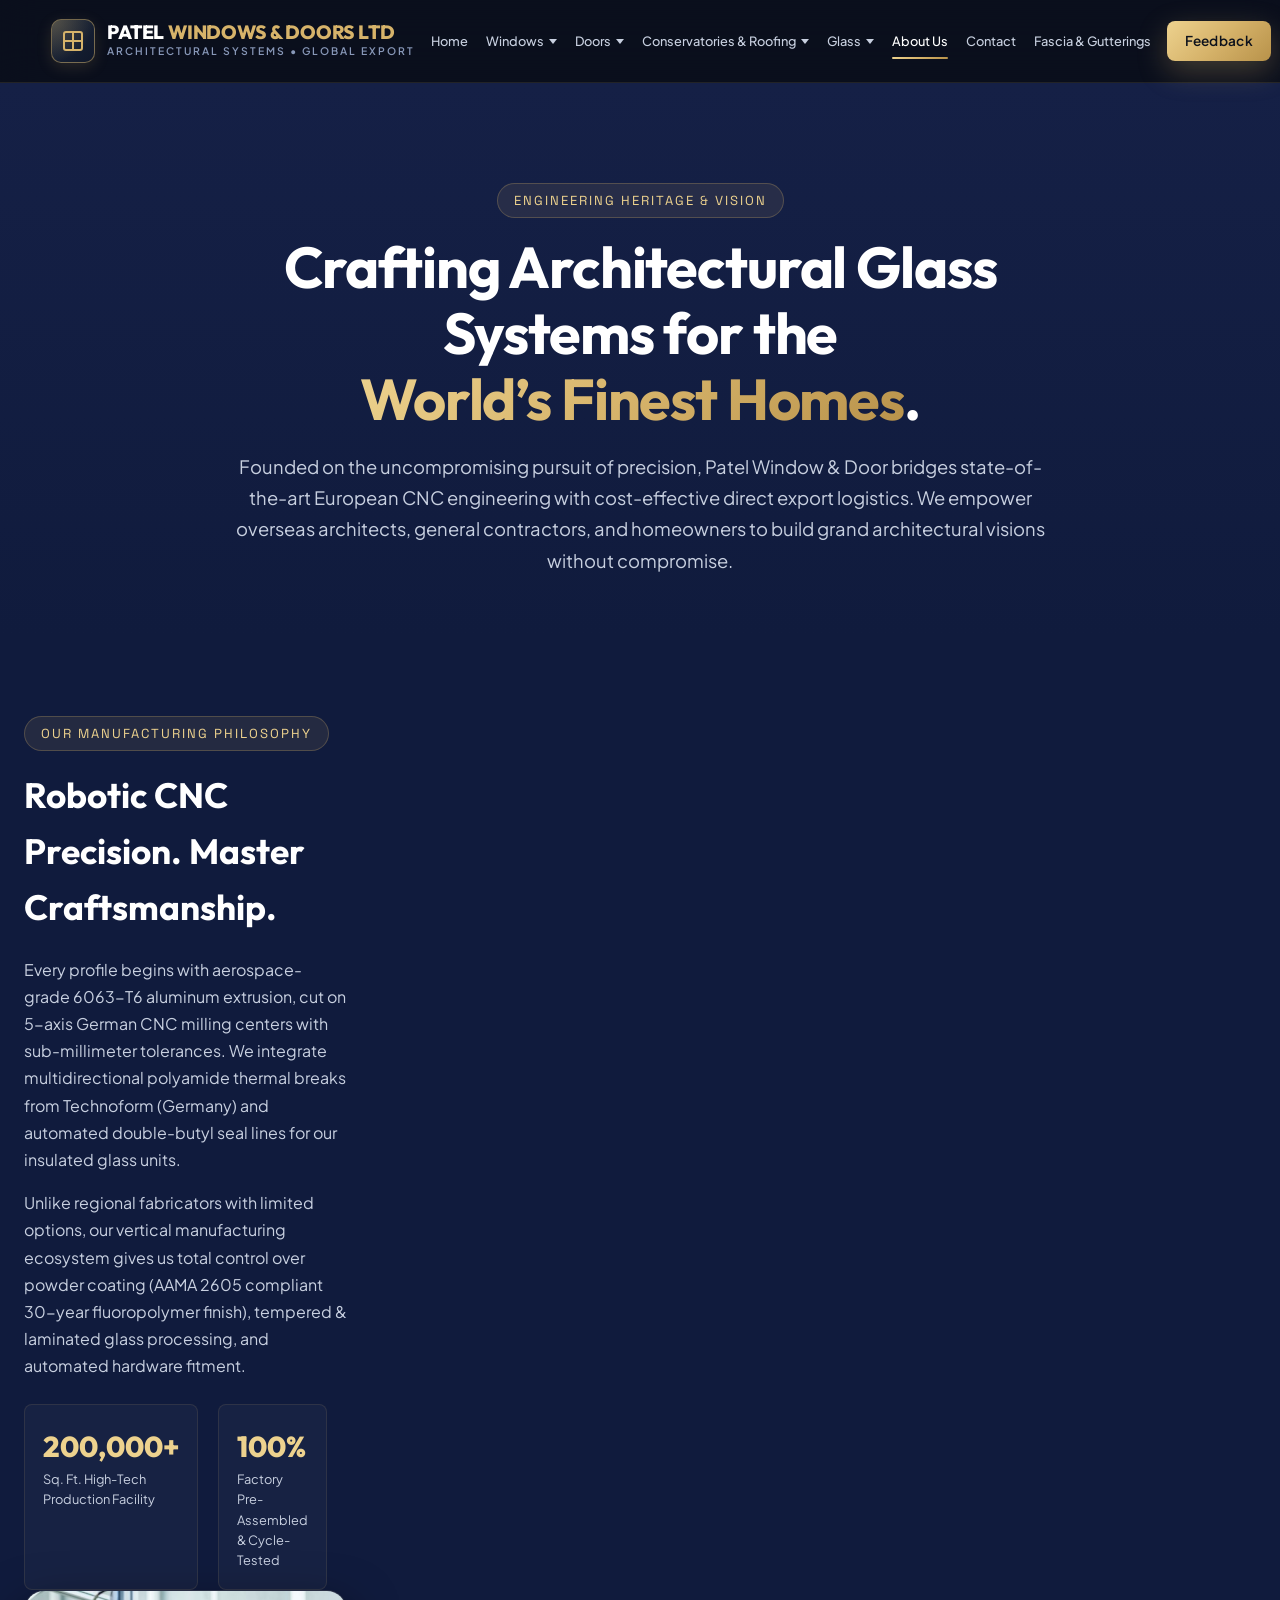
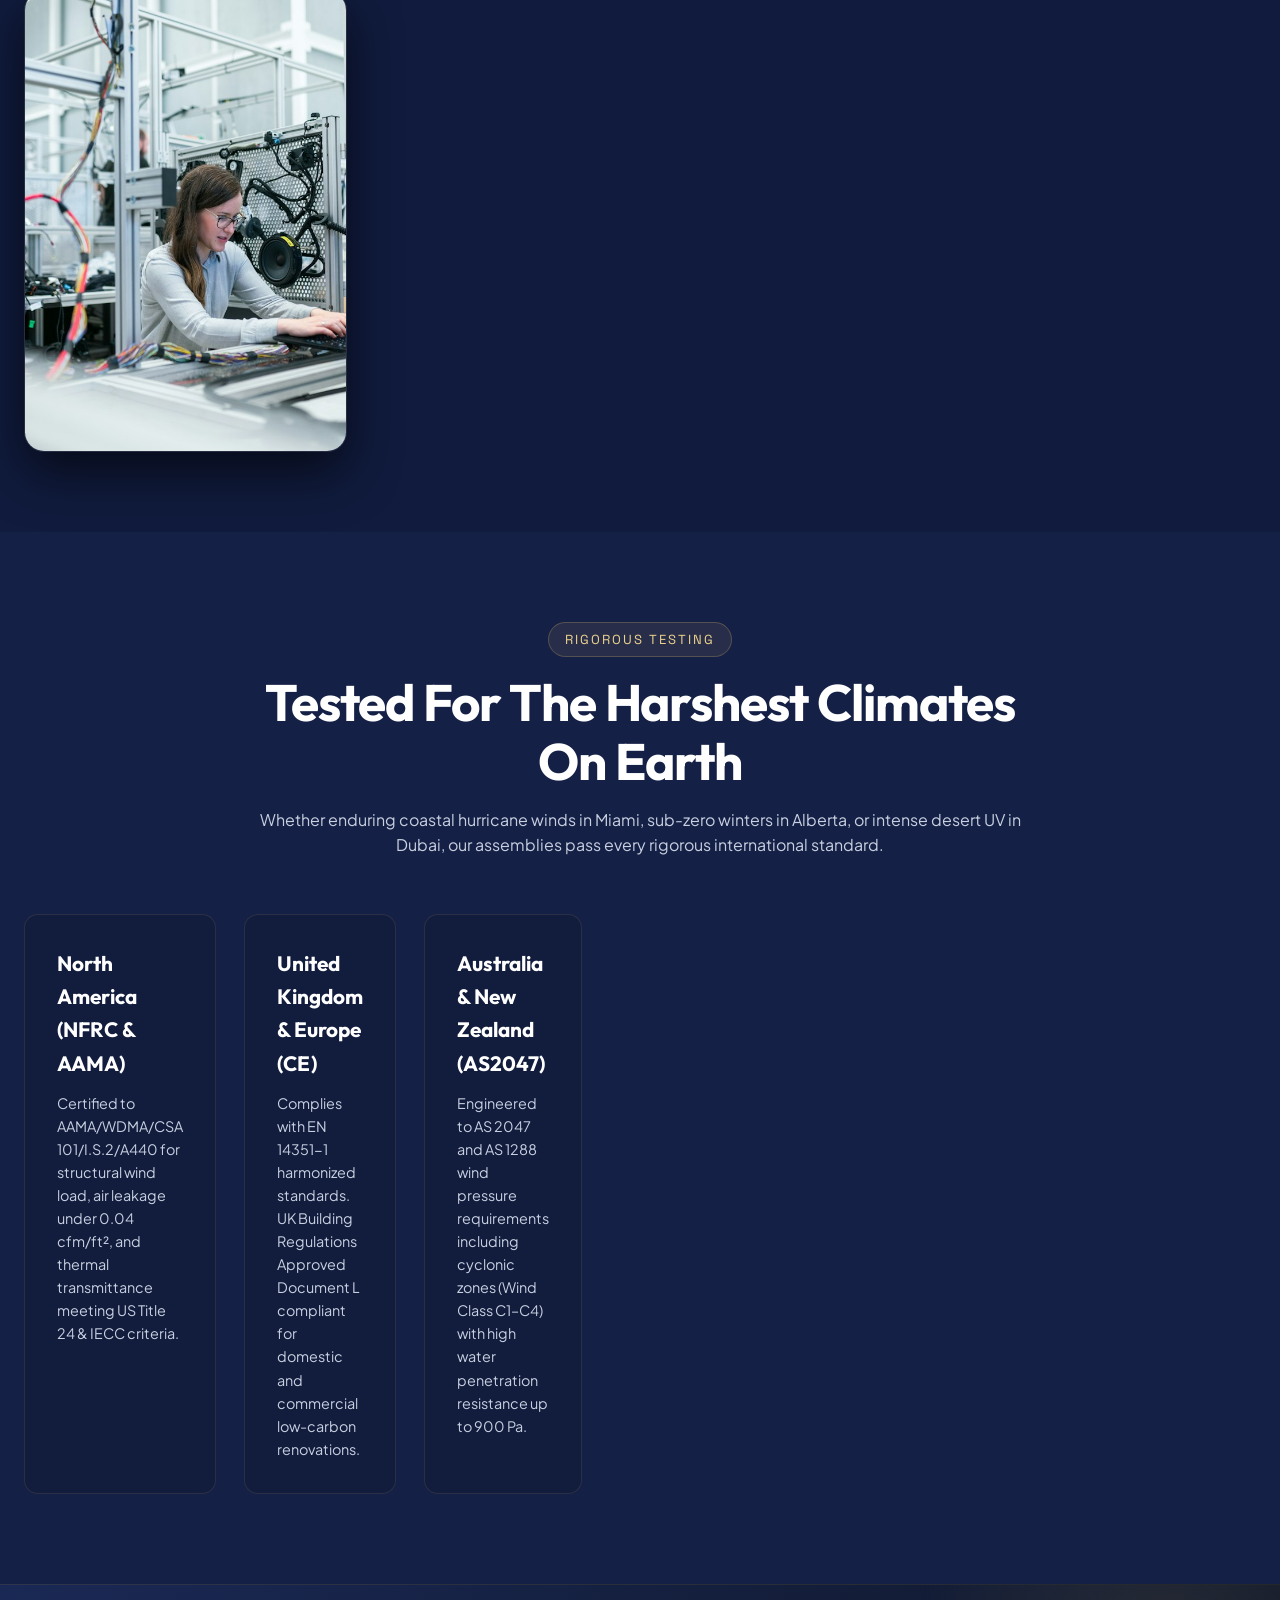
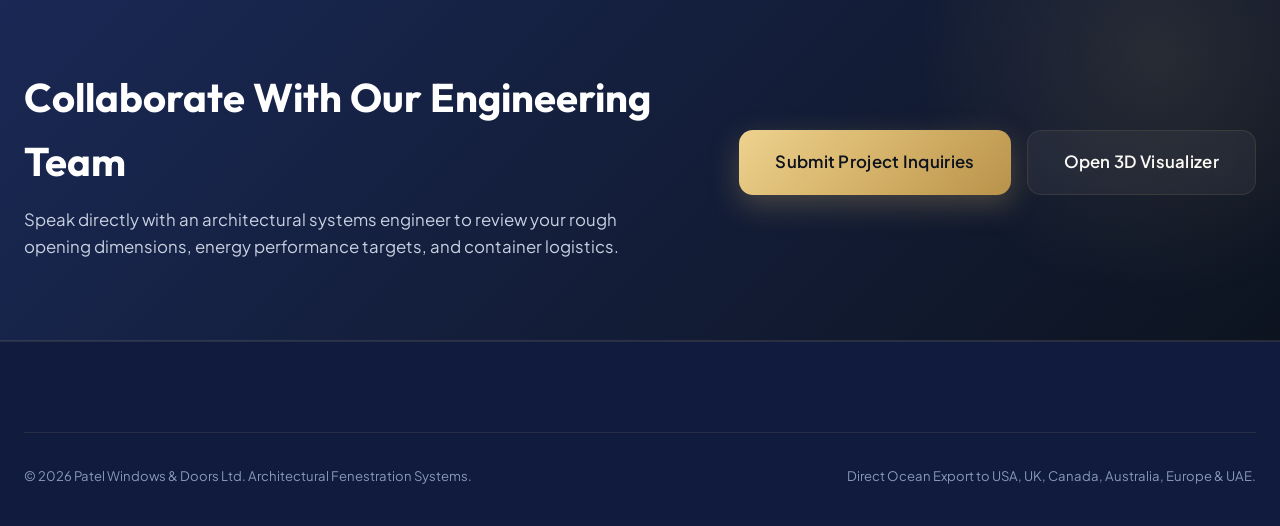
==== about.html @ c6fb098b "feat: door page transition animation on all nav link clicks" ====
<!DOCTYPE html>
<html lang="en">

<head>
  <meta charset="UTF-8">
  <meta name="viewport" content="width=device-width, initial-scale=1.0">
  <title>About Patel Windows & Doors Ltd | Precision Fenestration Engineering & Global Heritage</title>
  <meta name="description"
    content="Discover Patel Windows & Doors Ltd. Over two decades of engineering excellence, manufacturing high-performance thermally-broken aluminum, oak wood-clad, and UPVC systems for premier international residences.">

  <!-- Favicon SVG -->
  <link rel="icon" type="image/svg+xml"
    href="data:image/svg+xml,<svg xmlns='http://www.w3.org/2000/svg' viewBox='0 0 100 100'><rect width='100' height='100' rx='20' fill='%230a0e17'/><rect x='15' y='15' width='70' height='70' rx='6' fill='none' stroke='%23d4af37' stroke-width='8'/><line x1='50' y1='15' x2='50' y2='85' stroke='%23d4af37' stroke-width='6'/><line x1='15' y1='50' x2='85' y2='50' stroke='%23d4af37' stroke-width='6'/></svg>">

  <!-- Google Fonts -->
  <link rel="preconnect" href="https://fonts.googleapis.com">
  <link rel="preconnect" href="https://fonts.gstatic.com" crossorigin>
  <link
    href="https://fonts.googleapis.com/css2?family=Outfit:wght@300;400;500;600;700;800&family=Plus+Jakarta+Sans:wght@300;400;500;600;700&family=Space+Grotesk:wght@500;700&display=swap"
    rel="stylesheet">

  <link rel="stylesheet" href="css/style.css">

  <style id="page-transition-css">
    /* ===== PAGE TRANSITION OVERLAY ===== */
    #page-transition {
      position: fixed;
      top: 0; left: 0; right: 0; bottom: 0;
      width: 100vw; height: 100vh;
      z-index: 999999;
      display: flex !important;
      align-items: center;
      justify-content: center;
      overflow: hidden;
      background: radial-gradient(ellipse at 50% 60%, #1e2f60 0%, #101B3D 55%, #060d20 100%);
      opacity: 0;
      pointer-events: none;
      transition: opacity 0.25s ease;
    }
    #page-transition.pt-active {
      opacity: 1 !important;
      pointer-events: all !important;
    }
    /* scene wrapper inside transition */
    .pt-scene {
      position: relative;
      width: min(520px, 86vw);
      height: min(600px, 80vh);
      perspective: 1800px;
      perspective-origin: 50% 38%;
      flex-shrink: 0;
    }
    /* door open transforms for page-transition */
    #page-transition.pt-open #ptDoorL {
      transform: perspective(1800px) rotateY(-96deg) !important;
      box-shadow: 30px 0 60px rgba(0,0,0,0.6) !important;
    }
    #page-transition.pt-open #ptDoorR {
      transform: perspective(1800px) rotateY(96deg) !important;
      box-shadow: -30px 0 60px rgba(0,0,0,0.6) !important;
    }
    @media (max-width: 768px) {
      .pt-scene {
        width: 86vw !important;
        height: 72vh !important;
        max-width: 360px !important;
        max-height: 500px !important;
        perspective: 700px !important;
      }
      #page-transition.pt-open #ptDoorL {
        transform: perspective(700px) rotateY(-86deg) !important;
      }
      #page-transition.pt-open #ptDoorR {
        transform: perspective(700px) rotateY(86deg) !important;
      }
    }
  </style>

</head>

<body>

  <!-- ======= PAGE TRANSITION OVERLAY (door animation on nav click) ======= -->
  <div id="page-transition" aria-hidden="true" style="display:none;">
    <div class="di-bg">
      <div class="di-particle" style="left:10%;animation-delay:0s;"></div>
      <div class="di-particle" style="left:30%;animation-delay:0.3s;"></div>
      <div class="di-particle" style="left:55%;animation-delay:0.6s;"></div>
      <div class="di-particle" style="left:78%;animation-delay:0.1s;"></div>
      <div class="di-particle" style="left:90%;animation-delay:0.9s;"></div>
    </div>
    <div class="pt-scene">
      <div class="di-floor"></div>
      <div class="di-step"></div>
      <div class="di-frame">
        <div class="di-frame-top"></div>
        <div class="di-frame-left"></div>
        <div class="di-frame-right"></div>
        <div class="di-door di-door-left" id="ptDoorL">
          <div class="di-door-face">
            <div class="di-door-inset di-inset-1"></div>
            <div class="di-door-inset di-inset-2"></div>
            <div class="di-door-inset di-inset-3"></div>
            <div class="di-door-inset di-inset-4"></div>
            <div class="di-door-glass"></div>
          </div>
          <div class="di-door-side di-door-side-left"></div>
          <div class="di-door-top"></div>
          <div class="di-handle di-handle-r"></div>
        </div>
        <div class="di-door di-door-right" id="ptDoorR">
          <div class="di-door-face">
            <div class="di-door-inset di-inset-1"></div>
            <div class="di-door-inset di-inset-2"></div>
            <div class="di-door-inset di-inset-3"></div>
            <div class="di-door-inset di-inset-4"></div>
            <div class="di-door-glass"></div>
          </div>
          <div class="di-door-side di-door-side-right"></div>
          <div class="di-door-top"></div>
          <div class="di-handle di-handle-l"></div>
        </div>
        <div class="di-seam"></div>
      </div>
    </div>
  </div>
  <!-- /#page-transition -->


  <!-- Header -->
  <header class="site-header">
    <div class="container header-inner">
      <a href="index.html" class="brand-logo" aria-label="Patel Windows & Doors Ltd Home">
        <div class="logo-icon">
          <svg width="24" height="24" viewBox="0 0 24 24" fill="none" stroke="currentColor" stroke-width="2"
            style="color:var(--gold-primary);">
            <rect x="3" y="3" width="18" height="18" rx="2" />
            <line x1="3" y1="12" x2="21" y2="12" />
            <line x1="12" y1="3" x2="12" y2="21" />
          </svg>
        </div>
        <div class="logo-text">
          <span class="logo-title">PATEL <span>WINDOWS & DOORS LTD</span></span>
          <span class="logo-tagline">ARCHITECTURAL SYSTEMS • GLOBAL EXPORT</span>
        </div>
      </a>

      <nav class="nav-menu" aria-label="Primary Navigation">
        <a href="index.html" class="nav-link">Home</a>
        <div class="nav-dropdown">
          <a href="windows.html" class="nav-link">Windows <span class="dropdown-arrow"></span></a>
          <div class="nav-dropdown-menu">
            <a href="windows.html#upvc" class="nav-dropdown-item"><span class="item-num">1</span> uPVC Windows</a>
            <a href="windows.html#aluminium" class="nav-dropdown-item"><span class="item-num">2</span> Aluminium Windows</a>
            <a href="windows.html#flush-casement" class="nav-dropdown-item"><span class="item-num">3</span> Flush Casement Windows</a>
            <a href="windows.html#sliding-sash" class="nav-dropdown-item"><span class="item-num">4</span> Sliding Sash Windows</a>
            <a href="windows.html#tilt-turn" class="nav-dropdown-item"><span class="item-num">5</span> Tilt and Turn Windows</a>
            <a href="windows.html#french-casement" class="nav-dropdown-item"><span class="item-num">6</span> French Casement Windows</a>
            <a href="windows.html#bay-bow" class="nav-dropdown-item"><span class="item-num">7</span> Bay and Bow Windows</a>
            <div class="nav-dropdown-divider"></div>
            <a href="windows.html#heritage" class="nav-dropdown-item"><span class="item-num">8</span> Heritage Windows</a>
            <a href="windows.html#timber" class="nav-dropdown-item"><span class="item-num">9</span> Timber Windows</a>
            <a href="windows.html#roof-skylights" class="nav-dropdown-item"><span class="item-num">10</span> Roof Windows &amp; Skylights</a>
            <a href="windows.html#commercial" class="nav-dropdown-item"><span class="item-num">11</span> Commercial Windows</a>
            <a href="windows.html#bespoke" class="nav-dropdown-item"><span class="item-num">12</span> Bespoke Windows</a>
          </div>
        </div>
        <div class="nav-dropdown">
          <a href="doors.html" class="nav-link">Doors <span class="dropdown-arrow"></span></a>
          <div class="nav-dropdown-menu">
            <a href="doors.html#single-upvc-doors" class="nav-dropdown-item"><span class="item-num">1</span> Single Upvc Doors</a>
            <a href="doors.html#composite-doors" class="nav-dropdown-item"><span class="item-num">2</span> Composite Doors</a>
            <a href="doors.html#bifold-doors" class="nav-dropdown-item"><span class="item-num">3</span> Bifold Doors</a>
          </div>
        </div>
        <div class="nav-dropdown">
          <a href="conservatories.html" class="nav-link">Conservatories &amp; Roofing <span class="dropdown-arrow"></span></a>
          <div class="nav-dropdown-menu">
            <a href="conservatories.html#roof-lanterns" class="nav-dropdown-item"><span class="item-num">1</span> Roof Lanterns</a>
            <a href="conservatories.html#conservatory" class="nav-dropdown-item"><span class="item-num">2</span> Conservatory</a>
          </div>
        </div>
        <div class="nav-dropdown">
          <a href="glass.html" class="nav-link">Glass <span class="dropdown-arrow"></span></a>
          <div class="nav-dropdown-menu">
            <a href="glass.html#clear-double" class="nav-dropdown-item"><span class="item-num">1</span> Clear Double Glazing</a>
            <a href="glass.html#triple-glazing" class="nav-dropdown-item"><span class="item-num">2</span> Triple Glazing</a>
            <a href="glass.html#low-e" class="nav-dropdown-item"><span class="item-num">3</span> Low-E Glass</a>
            <a href="glass.html#toughened" class="nav-dropdown-item"><span class="item-num">4</span> Toughened Safety Glass</a>
            <a href="glass.html#laminated" class="nav-dropdown-item"><span class="item-num">5</span> Laminated Safety Glass</a>
            <a href="glass.html#acoustic" class="nav-dropdown-item"><span class="item-num">6</span> Acoustic Glass</a>
            <a href="glass.html#solar-control" class="nav-dropdown-item"><span class="item-num">7</span> Solar-Control Glass</a>
            <div class="nav-dropdown-divider"></div>
            <a href="glass.html#obscure" class="nav-dropdown-item"><span class="item-num">8</span> Obscure Privacy Glass</a>
            <a href="glass.html#frosted" class="nav-dropdown-item"><span class="item-num">9</span> Frosted Glass</a>
            <a href="glass.html#georgian" class="nav-dropdown-item"><span class="item-num">10</span> Georgian Decorative Glass</a>
            <a href="glass.html#leaded" class="nav-dropdown-item"><span class="item-num">11</span> Leaded Decorative Glass</a>
            <a href="glass.html#tinted" class="nav-dropdown-item"><span class="item-num">12</span> Tinted Glass</a>
          </div>
        </div>
        <a href="about.html" class="nav-link active">About Us</a>
        <a href="contact.html" class="nav-link">Contact</a>
        <a href="fascia.html" class="nav-link" style="white-space:nowrap;">Fascia &amp; Gutterings</a>
        <div class="mobile-nav-actions">
          <a href="feedback.html" class="btn btn-primary btn-sm mobile-quote-btn">Feedback</a>
        </div>
      </nav>

        <div class="header-actions">
          <a href="contact.html" class="btn btn-primary btn-sm">Feedback</a>
          <button class="mobile-toggle" id="mobile-toggle" aria-label="Toggle navigation menu" aria-expanded="false">
          <span class="toggle-bar"></span>
          <span class="toggle-bar"></span>
          <span class="toggle-bar"></span>
        </button>
        </div>
    </div>
  </header>

  <main>
    <!-- About Hero -->
    <section
      style="padding: 100px 0 60px; background: linear-gradient(180deg, var(--bg-secondary) 0%, var(--bg-primary) 100%);">
      <div class="container" style="text-align: center; max-width: 860px;">
        <span class="eyebrow">Engineering Heritage & Vision</span>
        <h1 class="section-title" style="font-size: clamp(2.4rem, 4.5vw, 3.8rem);">
          Crafting Architectural Glass Systems for the <span class="gold-gradient-text">World’s Finest Homes</span>.
        </h1>
        <p class="section-subtitle" style="font-size: 1.15rem; line-height: 1.7; margin-top: 18px;">
          Founded on the uncompromising pursuit of precision, Patel Window & Door bridges state-of-the-art European CNC
          engineering with cost-effective direct export logistics. We empower overseas architects, general contractors,
          and homeowners to build grand architectural visions without compromise.
        </p>
      </div>
    </section>

    <!-- Factory & Precision Machining -->
    <section style="padding: 80px 0; background: var(--bg-primary);">
      <div class="container">
        <div style="display: grid; grid-template-columns: 1fr 1fr; gap: 48px; align-items: center;">
          <div class="about-hero-grid">
            <div>
              <span class="eyebrow">Our Manufacturing Philosophy</span>
              <h2 style="font-family: var(--font-heading); font-size: 2.2rem; margin-bottom: 20px; color: #fff;">
                Robotic CNC Precision. Master Craftsmanship.
              </h2>
              <p style="color: var(--text-secondary); margin-bottom: 16px; line-height: 1.7;">
                Every profile begins with aerospace-grade 6063-T6 aluminum extrusion, cut on 5-axis German CNC milling
                centers with sub-millimeter tolerances. We integrate multidirectional polyamide thermal breaks from
                Technoform (Germany) and automated double-butyl seal lines for our insulated glass units.
              </p>
              <p style="color: var(--text-secondary); margin-bottom: 24px; line-height: 1.7;">
                Unlike regional fabricators with limited options, our vertical manufacturing ecosystem gives us total
                control over powder coating (AAMA 2605 compliant 30-year fluoropolymer finish), tempered & laminated
                glass processing, and automated hardware fitment.
              </p>
              <div style="display: grid; grid-template-columns: 1fr 1fr; gap: 20px;">
                <div class="about-stat-duo">
                  <div
                    style="background: rgba(255,255,255,0.03); border: 1px solid var(--border-subtle); padding: 18px; border-radius: var(--radius-sm);">
                    <div
                      style="font-family: var(--font-heading); font-size: 1.8rem; font-weight: 800; color: var(--gold-light);">
                      200,000+</div>
                    <div style="font-size: 0.8rem; color: var(--text-secondary);">Sq. Ft. High-Tech Production Facility
                    </div>
                  </div>
                  <div
                    style="background: rgba(255,255,255,0.03); border: 1px solid var(--border-subtle); padding: 18px; border-radius: var(--radius-sm);">
                    <div
                      style="font-family: var(--font-heading); font-size: 1.8rem; font-weight: 800; color: var(--gold-light);">
                      100%</div>
                    <div style="font-size: 0.8rem; color: var(--text-secondary);">Factory Pre-Assembled & Cycle-Tested
                    </div>
                  </div>
                </div>
              </div>
              <div
                style="border-radius: var(--radius-lg); overflow: hidden; border: 1px solid var(--border-subtle); box-shadow: var(--shadow-lg);">
                <img src="assets/images/factory-crafting.jpg" alt="High-tech window and door fabrication factory"
                  style="width: 100%; height: 460px; object-fit: cover;">
              </div>
            </div>
          </div>
        </div>
      </div>
    </section>

    <!-- Global Standards Grid -->
    <section style="padding: 90px 0; background: var(--bg-secondary);">
      <div class="container">
        <div class="section-header">
          <span class="eyebrow">Rigorous Testing</span>
          <h2 class="section-title">Tested For The Harshest Climates On Earth</h2>
          <p class="section-subtitle">
            Whether enduring coastal hurricane winds in Miami, sub-zero winters in Alberta, or intense desert UV in
            Dubai, our assemblies pass every rigorous international standard.
          </p>
        </div>

        <div style="display: grid; grid-template-columns: repeat(3, 1fr); gap: 28px;">
          <div class="about-standards-grid">
            <div
              style="background: var(--bg-glass-card); border: 1px solid var(--border-subtle); padding: 32px; border-radius: var(--radius-md);">
              <h3 style="font-family: var(--font-heading); font-size: 1.3rem; color: #fff; margin-bottom: 12px;">North
                America (NFRC & AAMA)</h3>
              <p style="font-size: 0.9rem; color: var(--text-secondary); line-height: 1.6;">
                Certified to AAMA/WDMA/CSA 101/I.S.2/A440 for structural wind load, air leakage under 0.04 cfm/ft², and
                thermal transmittance meeting US Title 24 & IECC criteria.
              </p>
            </div>
            <div
              style="background: var(--bg-glass-card); border: 1px solid var(--border-subtle); padding: 32px; border-radius: var(--radius-md);">
              <h3 style="font-family: var(--font-heading); font-size: 1.3rem; color: #fff; margin-bottom: 12px;">United
                Kingdom & Europe (CE)</h3>
              <p style="font-size: 0.9rem; color: var(--text-secondary); line-height: 1.6;">
                Complies with EN 14351-1 harmonized standards. UK Building Regulations Approved Document L compliant for
                domestic and commercial low-carbon renovations.
              </p>
            </div>
            <div
              style="background: var(--bg-glass-card); border: 1px solid var(--border-subtle); padding: 32px; border-radius: var(--radius-md);">
              <h3 style="font-family: var(--font-heading); font-size: 1.3rem; color: #fff; margin-bottom: 12px;">
                Australia & New Zealand (AS2047)</h3>
              <p style="font-size: 0.9rem; color: var(--text-secondary); line-height: 1.6;">
                Engineered to AS 2047 and AS 1288 wind pressure requirements including cyclonic zones (Wind Class C1–C4)
                with high water penetration resistance up to 900 Pa.
              </p>
            </div>
          </div>
        </div>
      </div>
    </section>

    <!-- Call to Action -->
    <section class="quote-banner">
      <div class="container quote-banner-inner">
        <div class="quote-banner-text">
          <h2 class="quote-banner-title">Collaborate With Our Engineering Team</h2>
          <p class="quote-banner-desc">
            Speak directly with an architectural systems engineer to review your rough opening dimensions, energy
            performance targets, and container logistics.
          </p>
        </div>
        <div class="quote-banner-actions">
          <a href="contact.html" class="btn btn-primary btn-lg">Submit Project Inquiries</a>
          <a href="index.html#visualizer" class="btn btn-secondary btn-lg">Open 3D Visualizer</a>
        </div>
      </div>
    </section>
  </main>

  <!-- Footer -->
  <footer class="site-footer">
    <div class="container">
      <div class="footer-bottom">
        <div>&copy; 2026 Patel Windows & Doors Ltd. Architectural Fenestration Systems.</div>
        <div>Direct Ocean Export to USA, UK, Canada, Australia, Europe & UAE.</div>
      </div>
    </div>
  </footer>

  <script src="js/main.js"></script>

  <script id="page-transition-js">
  /* ===== PAGE TRANSITION — door opens on nav click ===== */
  (function () {
    var pt = document.getElementById('page-transition');
    if (!pt) return;

    function runTransition(href) {
      // show overlay
      pt.style.display = 'flex';
      pt.style.opacity = '0';
      pt.style.pointerEvents = 'all';

      requestAnimationFrame(function () {
        requestAnimationFrame(function () {
          pt.classList.add('pt-active');
          // open doors after 180ms
          setTimeout(function () {
            pt.classList.add('pt-open');
            // navigate after doors open (1.3s)
            setTimeout(function () {
              window.location.href = href;
            }, 1300);
          }, 180);
        });
      });
    }

    // Intercept nav links
    var selectors = [
      '.nav-link',
      '.nav-dropdown-item',
      '.mobile-nav-link',
      '.footer-link',
      '.hero-btn',
      '.btn-primary',
      '.btn-outline',
      '[data-page-link]'
    ];

    document.querySelectorAll(selectors.join(',')).forEach(function (el) {
      var href = el.getAttribute('href');
      if (!href) return;
      if (href === '#' || href === '' || href === window.location.pathname.split('/').pop()) return;
      if (/^(mailto:|tel:|https?:\/\/wa\.me|#)/.test(href)) return;
      // skip same page
      if (window.location.href.endsWith(href)) return;

      el.addEventListener('click', function (e) {
        if (e.ctrlKey || e.metaKey || e.shiftKey) return;
        e.preventDefault();
        runTransition(href);
      });
    });
  })();
  </script>

</body>

</html>
---- css/style.css ----
/* ===================================================================
   PATEL WINDOW & DOOR - ARCHITECTURAL FENESTRATION SYSTEMS
   Master Design System & Stylesheet
   =================================================================== */

@import url('https://fonts.googleapis.com/css2?family=Outfit:wght@300;400;500;600;700;800&family=Plus+Jakarta+Sans:wght@300;400;500;600;700&family=Space+Grotesk:wght@500;700&display=swap');

:root {
  /* Navy Blue + Champagne Gold — Premium International Theme */
  --bg-primary: #101B3D;
  --bg-secondary: #152046;
  --bg-tertiary: #1a2855;
  --bg-glass: rgba(14, 22, 52, 0.85);
  --bg-glass-card: rgba(18, 28, 60, 0.75);
  --bg-glass-card-hover: rgba(24, 36, 76, 0.92);

  /* Champagne Gold Accent */
  --gold-primary: #D6B36A;
  --gold-light: #EDD28E;
  --gold-dark: #B8924A;
  --gold-gradient: linear-gradient(135deg, #EDD28E 0%, #D6B36A 50%, #B8924A 100%);
  --gold-glow: rgba(214, 179, 106, 0.30);

  /* Sky Blue Accent */
  --cyan-primary: #5B9BD5;
  --cyan-glow: rgba(91, 155, 213, 0.22);

  /* Neutral Spectrum */
  --text-primary: #FFFFFF;
  --text-secondary: #C8D0E0;
  --text-muted: #8898B8;
  --border-subtle: rgba(214, 179, 106, 0.12);
  --border-active: rgba(214, 179, 106, 0.50);
  --border-hover: rgba(255, 255, 255, 0.25);

  /* Shadows */
  --shadow-sm: 0 4px 12px rgba(0, 0, 0, 0.30);
  --shadow-md: 0 10px 30px rgba(0, 0, 0, 0.45);
  --shadow-lg: 0 20px 50px rgba(0, 0, 0, 0.60);
  --shadow-gold: 0 10px 30px rgba(214, 179, 106, 0.28);

  /* Typography */
  --font-heading: 'Outfit', sans-serif;
  --font-body: 'Plus Jakarta Sans', sans-serif;
  --font-mono: 'Space Grotesk', monospace;

  /* Layout */
  --container-max: 1280px;
  --transition-fast: 0.2s cubic-bezier(0.16, 1, 0.3, 1);
  --transition-normal: 0.35s cubic-bezier(0.16, 1, 0.3, 1);
  --transition-slow: 0.6s cubic-bezier(0.16, 1, 0.3, 1);
  --radius-sm: 8px;
  --radius-md: 14px;
  --radius-lg: 20px;
  --radius-xl: 32px;
}

/* Base Resets */
*,
*::before,
*::after {
  box-sizing: border-box;
  margin: 0;
  padding: 0;
}

html {
  scroll-behavior: smooth;
  scroll-padding-top: 90px;
  font-size: 16px;
  color-scheme: dark;
}

body {
  background-color: var(--bg-primary);
  color: var(--text-primary);
  font-family: var(--font-body);
  line-height: 1.6;
  overflow-x: hidden;
  -webkit-font-smoothing: antialiased;
}

/* Custom Scrollbar */
::-webkit-scrollbar {
  width: 8px;
}

::-webkit-scrollbar-track {
  background: var(--bg-primary);
}

::-webkit-scrollbar-thumb {
  background: #25334a;
  border-radius: 4px;
}

::-webkit-scrollbar-thumb:hover {
  background: var(--gold-dark);
}

img {
  max-width: 100%;
  height: auto;
  display: block;
}

a {
  color: inherit;
  text-decoration: none;
  transition: color var(--transition-fast);
}

button,
input,
select,
textarea {
  font-family: inherit;
  font-size: inherit;
  outline: none;
}

ul {
  list-style: none;
}

/* Container */
.container {
  width: 100%;
  max-width: var(--container-max);
  margin-left: auto;
  margin-right: auto;
  padding-left: 24px;
  padding-right: 24px;
}

/* Utility Classes */
.text-gold {
  color: var(--gold-primary);
}

.text-cyan {
  color: var(--cyan-primary);
}

.gold-gradient-text {
  background: var(--gold-gradient);
  -webkit-background-clip: text;
  background-clip: text;
  -webkit-text-fill-color: transparent;
  display: inline-block;
}

.font-mono {
  font-family: var(--font-mono);
}

/* Section Header */
.section-header {
  text-align: center;
  max-width: 780px;
  margin: 0 auto 56px auto;
}

.eyebrow {
  display: inline-flex;
  align-items: center;
  gap: 8px;
  font-family: var(--font-mono);
  font-size: 0.82rem;
  letter-spacing: 2px;
  text-transform: uppercase;
  color: var(--gold-light);
  background: rgba(214, 179, 106, 0.1);
  padding: 6px 16px;
  border-radius: 100px;
  border: 1px solid rgba(214, 179, 106, 0.25);
  margin-bottom: 16px;
}

.section-title {
  font-family: var(--font-heading);
  font-size: clamp(2rem, 4vw, 3.2rem);
  font-weight: 700;
  line-height: 1.15;
  letter-spacing: -0.02em;
  margin-bottom: 16px;
}

.section-subtitle {
  color: var(--text-secondary);
  font-size: clamp(1rem, 1.2vw, 1.15rem);
  font-weight: 400;
}

/* Buttons */
.btn {
  display: inline-flex;
  align-items: center;
  justify-content: center;
  gap: 10px;
  padding: 14px 28px;
  border-radius: var(--radius-sm);
  font-weight: 600;
  font-size: 0.95rem;
  letter-spacing: 0.3px;
  cursor: pointer;
  transition: all var(--transition-normal);
  border: none;
  position: relative;
  overflow: hidden;
  white-space: nowrap;
}

.btn-primary {
  background: var(--gold-gradient);
  color: #0d121c;
  box-shadow: var(--shadow-gold);
}

.btn-primary:hover {
  transform: translateY(-2px);
  box-shadow: 0 12px 35px rgba(214, 179, 106, 0.4);
}

.btn-secondary {
  background: rgba(255, 255, 255, 0.05);
  color: var(--text-primary);
  border: 1px solid var(--border-subtle);
  backdrop-filter: blur(10px);
}

.btn-secondary:hover {
  background: rgba(255, 255, 255, 0.12);
  border-color: rgba(255, 255, 255, 0.25);
  transform: translateY(-2px);
}

.btn-outline-gold {
  background: transparent;
  color: var(--gold-light);
  border: 1px solid var(--gold-primary);
}

.btn-outline-gold:hover {
  background: rgba(214, 179, 106, 0.12);
  color: #fff;
  transform: translateY(-2px);
}

.btn-sm {
  padding: 9px 18px;
  font-size: 0.85rem;
}

.btn-lg {
  padding: 18px 36px;
  font-size: 1.05rem;
  border-radius: var(--radius-md);
}

/* ===================================================================
   TOP BAR (Global Export Notice & Currency)
   =================================================================== */
.topbar {
  background: #101B3D;
  border-bottom: 1px solid var(--border-subtle);
  font-size: 0.8rem;
  padding: 8px 0;
  color: var(--text-secondary);
}

.topbar-inner {
  display: flex;
  justify-content: space-between;
  align-items: center;
  flex-wrap: wrap;
  gap: 12px;
}

.topbar-left {
  display: flex;
  align-items: center;
  gap: 16px;
}

.topbar-badge {
  background: rgba(91, 155, 213, 0.15);
  color: var(--cyan-primary);
  padding: 2px 8px;
  border-radius: 4px;
  font-weight: 600;
  font-size: 0.75rem;
}

.topbar-right {
  display: flex;
  align-items: center;
  gap: 20px;
}

.currency-selector {
  display: flex;
  align-items: center;
  gap: 6px;
  background: transparent;
  border: 1px solid var(--border-subtle);
  color: var(--text-primary);
  padding: 3px 8px;
  border-radius: 4px;
  font-size: 0.78rem;
  cursor: pointer;
}

.currency-selector:hover {
  border-color: var(--gold-primary);
}

/* ===================================================================
   HEADER & NAVBAR
   =================================================================== */
.site-header {
  position: sticky;
  top: 0;
  z-index: 20000;
  background: rgba(10, 14, 23, 0.85);
  backdrop-filter: blur(18px);
  -webkit-backdrop-filter: blur(18px);
  border-bottom: 1px solid var(--border-subtle);
  transition: all var(--transition-normal);
}

.site-header.scrolled {
  background: rgba(8, 12, 19, 0.95);
  box-shadow: 0 10px 30px rgba(0, 0, 0, 0.5);
}


.site-header .container {
  max-width: 100%;
  padding-left: clamp(24px, 4vw, 64px);
  padding-right: clamp(24px, 4vw, 64px);
}

.header-inner {
  display: flex;
  align-items: center;
  justify-content: space-between;
  gap: clamp(8px, 1.5vw, 16px);
  height: 82px;
}

/* Brand Logo */
.brand-logo {
  display: flex;
  align-items: center;
  gap: 12px;
  flex-shrink: 0;
}

.logo-icon {
  width: 44px;
  height: 44px;
  border-radius: 10px;
  background: linear-gradient(135deg, #1e293b, #0f172a);
  border: 1px solid var(--border-active);
  display: flex;
  align-items: center;
  justify-content: center;
  position: relative;
  overflow: hidden;
  box-shadow: 0 4px 15px rgba(214, 179, 106, 0.15);
  flex-shrink: 0;
}

.logo-icon::after {
  content: '';
  position: absolute;
  top: 0;
  left: 0;
  width: 100%;
  height: 100%;
  background: radial-gradient(circle at top left, rgba(214, 179, 106, 0.3), transparent 70%);
}

.logo-text {
  display: flex;
  flex-direction: column;
}

.logo-title {
  font-family: var(--font-heading);
  font-size: 1.20rem;
  font-weight: 800;
  letter-spacing: -0.01em;
  color: #ffffff;
  line-height: 1.1;
  white-space: nowrap;
}

.logo-title span {
  color: var(--gold-primary);
}

.logo-tagline {
  font-size: 0.65rem;
  letter-spacing: 2px;
  text-transform: uppercase;
  color: var(--text-muted);
  font-weight: 600;
  white-space: nowrap;
}

/* Navigation Links */
.nav-menu {
  display: flex;
  align-items: center;
  gap: clamp(10px, 1.4vw, 22px);
  flex-shrink: 1;
  flex-wrap: nowrap;
  overflow: visible;
}

.nav-link {
  font-weight: 500;
  font-size: clamp(0.78rem, 1vw, 0.92rem);
  color: var(--text-secondary);
  position: relative;
  padding: 8px 0;
  white-space: nowrap;
}

.nav-link:hover,
.nav-link.active {
  color: #ffffff;
}

.nav-link.active::after,
.nav-link:hover::after {
  content: '';
  position: absolute;
  bottom: 0;
  left: 0;
  width: 100%;
  height: 2px;
  background: var(--gold-gradient);
  border-radius: 2px;
}

.header-actions {
  display: flex;
  align-items: center;
  gap: 14px;
  flex-shrink: 0;
}

.header-actions .btn {
  white-space: nowrap;
  flex-shrink: 0;
}

.mobile-toggle {
  display: none;
  background: transparent;
  border: none;
  color: #fff;
  cursor: pointer;
  padding: 6px;
  flex-shrink: 0;
  flex-direction: column;
  gap: 5px;
  width: 42px;
  height: 42px;
  align-items: center;
  justify-content: center;
  border-radius: 8px;
}

/* Hamburger lines */
.toggle-bar {
  display: block;
  width: 22px;
  height: 2px;
  min-height: 2px;
  background: #ffffff !important;
  border-radius: 2px;
  transition: transform 0.3s ease, opacity 0.3s ease, width 0.3s ease;
  flex-shrink: 0;
  pointer-events: none;
}

/* Animated X when open */
.mobile-toggle[aria-expanded="true"] .toggle-bar:nth-child(1) {
  transform: translateY(7px) rotate(45deg);
}

.mobile-toggle[aria-expanded="true"] .toggle-bar:nth-child(2) {
  opacity: 0;
  width: 0;
}

.mobile-toggle[aria-expanded="true"] .toggle-bar:nth-child(3) {
  transform: translateY(-7px) rotate(-45deg);
}

/* ===================================================================
   ARCHITECTURAL HERO SPLIT SHOWCASE (FULL-WIDTH EDGE-TO-EDGE LAYOUT)
   =================================================================== */
.hero-split-section {
  position: relative;
  width: 100%;
  padding: 50px 0 80px 0;
  background: radial-gradient(circle at 18% 35%, #0e1728 0%, #060912 75%);
  overflow: hidden;
  display: block;
}

.hero-split-section .hero-zigzag-container {
  width: 100%;
  max-width: 100%;
  margin: 0;
  padding-left: clamp(24px, 4vw, 64px);
  padding-right: clamp(24px, 4vw, 64px);
  box-sizing: border-box;
}

/* Subtle architectural glass reflection in background (matching reference image) */
.hero-glass-reflection {
  position: absolute;
  top: 0;
  right: -5%;
  width: 62%;
  height: 100%;
  pointer-events: none;
  z-index: 1;
  background:
    linear-gradient(116deg, transparent 22%, rgba(91, 155, 213, 0.05) 42%, rgba(214, 179, 106, 0.025) 60%, transparent 82%),
    linear-gradient(to left, rgba(14, 23, 40, 0.95) 0%, rgba(6, 9, 18, 0.6) 70%, transparent 100%);
  transform: skewX(-14deg);
  opacity: 0.9;
}

.hero-glass-mullions {
  position: absolute;
  top: 0;
  right: 10%;
  width: 520px;
  height: 100%;
  pointer-events: none;
  z-index: 1;
  background-image:
    repeating-linear-gradient(90deg, rgba(255, 255, 255, 0.03) 0px, rgba(255, 255, 255, 0.03) 1px, transparent 1px, transparent 130px);
  transform: skewX(-14deg);
  opacity: 0.7;
}

/* Zig-Zag Layout Container & Rows */
.hero-zigzag-container {
  display: flex;
  flex-direction: column;
  gap: 64px;
  position: relative;
  z-index: 2;
}

.zigzag-row {
  display: grid;
  grid-template-columns: 1.15fr 1.25fr;
  gap: clamp(36px, 4.5vw, 72px);
  align-items: flex-start;
  position: relative;
}

.zigzag-row:not(:last-child)::after {
  content: '';
  position: absolute;
  bottom: -32px;
  left: 0;
  right: 0;
  height: 1px;
  background: linear-gradient(90deg, transparent 0%, rgba(255, 255, 255, 0.06) 20%, rgba(214, 179, 106, 0.12) 50%, rgba(255, 255, 255, 0.06) 80%, transparent 100%);
  pointer-events: none;
}

.zigzag-col-left {
  display: flex;
  flex-direction: column;
  align-items: flex-start;
  text-align: left;
}

.zigzag-col-right {
  display: flex;
  flex-direction: column;
  gap: 20px;
  text-align: left;
}

.zigzag-row .empty-space {
  display: block;
  min-height: 1px;
}

.zigzag-row:not(.row-intro) {
  grid-template-columns: 1fr 1fr;
  align-items: center;
}

.zigzag-col-media {
  display: flex;
  align-items: center;
  justify-content: center;
  width: 100%;
}

.zigzag-image-frame {
  position: relative;
  width: 100%;
  aspect-ratio: 16 / 10;
  min-height: 340px;
  max-height: 500px;
  border-radius: var(--radius-lg);
  overflow: hidden;
  border: 1px solid rgba(255, 255, 255, 0.12);
  box-shadow: 0 16px 40px -10px rgba(0, 0, 0, 0.65), 0 0 35px rgba(197, 160, 89, 0.08);
  background: rgba(15, 23, 42, 0.6);
  transition: transform var(--transition-normal), border-color var(--transition-normal), box-shadow var(--transition-normal);
}

.zigzag-image-frame::after {
  content: '';
  position: absolute;
  inset: 0;
  border-radius: inherit;
  border: 1px solid rgba(197, 160, 89, 0.2);
  pointer-events: none;
  transition: border-color var(--transition-normal);
}

.zigzag-image-frame:hover {
  transform: translateY(-4px);
  border-color: rgba(197, 160, 89, 0.45);
  box-shadow: 0 24px 55px -10px rgba(0, 0, 0, 0.8), 0 0 45px rgba(197, 160, 89, 0.22);
}

.zigzag-image-frame:hover::after {
  border-color: rgba(197, 160, 89, 0.6);
}

.zigzag-img {
  width: 100%;
  height: 100%;
  object-fit: cover;
  display: block;
  transition: transform 0.7s cubic-bezier(0.16, 1, 0.3, 1);
}

.zigzag-image-frame:hover .zigzag-img {
  transform: scale(1.05);
}

/* ===== COLOUR PALETTE BOX ===== */
.colour-palette-box {
  margin-top: 18px;
  background: rgba(18, 28, 60, 0.80);
  border: 1px solid rgba(214, 179, 106, 0.30);
  border-radius: 14px;
  padding: 16px 18px 18px;
}

.colour-palette-title {
  font-size: 0.78rem;
  font-weight: 700;
  letter-spacing: 0.08em;
  text-transform: uppercase;
  color: var(--gold-light);
  margin-bottom: 12px;
}

.colour-swatches-grid {
  display: grid;
  grid-template-columns: repeat(5, 1fr);
  gap: 8px;
}

.colour-swatch {
  position: relative;
  border-radius: 8px;
  aspect-ratio: 1 / 1;
  border: 1px solid rgba(255, 255, 255, 0.12);
  cursor: pointer;
  transition: transform 0.2s ease, border-color 0.2s ease, box-shadow 0.2s ease;
  overflow: visible;
}

.colour-swatch:hover {
  transform: scale(1.15);
  border-color: rgba(214, 179, 106, 0.8);
  box-shadow: 0 4px 14px rgba(0, 0, 0, 0.5);
  z-index: 10;
}

.colour-swatch.colour-active {
  transform: scale(1.18);
  border: 2px solid #D6B36A !important;
  box-shadow: 0 0 0 3px rgba(214, 179, 106, 0.5), 0 4px 14px rgba(0, 0, 0, 0.5);
  z-index: 11;
}

.colour-swatch span {
  display: none;
  position: absolute;
  bottom: calc(100% + 6px);
  left: 50%;
  transform: translateX(-50%);
  background: #152046;
  color: #f5f0eb;
  font-size: 0.65rem;
  font-weight: 600;
  white-space: nowrap;
  padding: 3px 8px;
  border-radius: 5px;
  border: 1px solid rgba(214, 179, 106, 0.4);
  pointer-events: none;
  z-index: 20;
}

.colour-swatch:hover span {
  display: block;
}

.zigzag-row .hero-services-block {
  margin-top: 0;
  padding-top: 0;
  border-top: none;
}

.zigzag-row .hero-repair-block {
  margin-top: 0;
  padding-top: 0;
  border-top: none;
}

.hero-split-grid {
  display: grid;
  grid-template-columns: 1.15fr 1.25fr;
  gap: clamp(36px, 4.5vw, 72px);
  align-items: flex-start;
  position: relative;
  z-index: 2;
}

.hero-split-left {
  display: flex;
  flex-direction: column;
  align-items: flex-start;
  text-align: left;
}

.hero-pill-tag {
  display: inline-flex;
  align-items: center;
  gap: 8px;
  padding: 6px 16px;
  background: rgba(197, 160, 89, 0.12);
  border: 1px solid rgba(197, 160, 89, 0.35);
  border-radius: 100px;
  color: var(--gold-light);
  font-size: 0.8rem;
  font-weight: 600;
  letter-spacing: 0.6px;
  margin-bottom: 22px;
}

.hero-pill-tag .badge-dot {
  width: 7px;
  height: 7px;
  background: var(--gold-primary);
  border-radius: 50%;
  box-shadow: 0 0 8px var(--gold-primary);
}

.hero-split-title {
  font-family: var(--font-heading);
  font-size: clamp(2.45rem, 4.4vw, 3.9rem);
  font-weight: 800;
  line-height: 1.15;
  color: #ffffff;
  letter-spacing: -0.6px;
  margin: 0;
}

.hero-split-title .accent-gold {
  color: #ffffff;
  background: linear-gradient(135deg, #f5dfa8 0%, #c5a059 100%);
  -webkit-background-clip: text;
  -webkit-text-fill-color: transparent;
}

.hero-split-title .accent-cyan {
  color: #5B9BD5;
  text-shadow: 0 0 25px rgba(91, 155, 213, 0.35);
}


/* Left Column Products & Services List */
.hero-services-block {
  margin-top: 36px;
  width: 100%;
  padding-top: 24px;
  border-top: 1px solid rgba(255, 255, 255, 0.08);
}

.hero-services-title {
  font-family: var(--font-heading);
  font-size: 1.32rem;
  font-weight: 700;
  color: var(--gold-light);
  margin-bottom: 20px;
  letter-spacing: 0.3px;
  display: flex;
  align-items: center;
  gap: 12px;
}

.hero-services-title::after {
  content: '';
  width: 45px;
  height: 2px;
  background: var(--gold-primary);
  display: inline-block;
  opacity: 0.8;
  border-radius: 2px;
}

.hero-services-list {
  list-style: none;
  padding: 0;
  margin: 0;
  display: flex;
  flex-direction: column;
  gap: 14px;
}

.hero-service-item {
  display: flex;
  align-items: flex-start;
  gap: 10px;
  font-size: 0.94rem;
  line-height: 1.62;
  color: rgba(255, 255, 255, 0.85);
  transition: all var(--transition-fast);
}

.hero-service-item:hover {
  color: #ffffff;
  transform: translateX(4px);
}

.service-bullet-icon {
  color: var(--gold-primary);
  font-size: 1.35rem;
  line-height: 1.1;
  flex-shrink: 0;
}

.hero-service-item .service-content {
  flex-grow: 1;
}

.hero-service-item .service-name {
  color: #ffffff;
  font-weight: 700;
}

.hero-service-item .service-desc {
  color: var(--text-secondary);
}

.hero-split-right {
  display: flex;
  flex-direction: column;
  gap: 20px;
  text-align: left;
}

.hero-split-p {
  font-size: 1.08rem;
  line-height: 1.78;
  color: rgba(255, 255, 255, 0.88);
  margin: 0;
  font-weight: 400;
}

.hero-split-p strong {
  color: #ffffff;
  font-weight: 600;
}

.hero-split-p.sub {
  color: var(--text-secondary);
  font-size: 1.04rem;
  line-height: 1.74;
}

.hero-split-p .text-link-accent {
  color: #ffffff;
  font-weight: 600;
  text-decoration: underline;
  text-decoration-color: var(--gold-primary);
  text-underline-offset: 4px;
  transition: all var(--transition-fast);
}

.hero-split-p .text-link-accent:hover {
  color: var(--gold-light);
  text-decoration-color: #ffffff;
}

/* Right Column Repair & Maintenance Services Block */
.hero-repair-block {
  margin-top: 14px;
  padding-top: 24px;
  border-top: 1px solid rgba(255, 255, 255, 0.08);
  width: 100%;
}

.repair-intro-text {
  font-size: 0.98rem;
  line-height: 1.6;
  color: rgba(255, 255, 255, 0.88);
  margin: 0 0 16px 0;
  font-weight: 500;
}

.service-repair-name {
  color: rgba(255, 255, 255, 0.88);
  font-weight: 500;
  font-size: 0.95rem;
}

/* Right Column Commitment Block */
.hero-commitment-block {
  display: flex;
  flex-direction: column;
  gap: 18px;
  width: 100%;
}

.commitment-tagline-badge {
  display: inline-flex;
  align-items: center;
  gap: 10px;
  padding: 10px 20px;
  background: rgba(197, 160, 89, 0.08);
  border: 1px solid rgba(197, 160, 89, 0.3);
  border-radius: var(--radius-sm);
  color: var(--gold-light);
  font-size: 0.92rem;
  line-height: 1.5;
  width: fit-content;
}

.commitment-tagline-badge .badge-dot {
  width: 7px;
  height: 7px;
  background: var(--gold-primary);
  border-radius: 50%;
  box-shadow: 0 0 8px var(--gold-primary);
  flex-shrink: 0;
}

.commitment-action-wrap {
  margin-top: 6px;
}

.hero-stats-container {
  width: 100%;
  max-width: var(--container-max);
  z-index: 5;
  margin-top: 10px;
}

/* Floating Hero Stats Bar */
.hero-stats-grid {
  display: grid;
  grid-template-columns: repeat(4, 1fr);
  gap: 16px;
  background: rgba(14, 22, 52, 0.7);
  backdrop-filter: blur(16px);
  -webkit-backdrop-filter: blur(16px);
  border: 1px solid var(--border-subtle);
  border-radius: var(--radius-lg);
  padding: 24px 32px;
}

.hero-stat-item {
  display: flex;
  flex-direction: column;
  position: relative;
}

.hero-stat-item:not(:last-child)::after {
  content: '';
  position: absolute;
  right: -8px;
  top: 15%;
  height: 70%;
  width: 1px;
  background: var(--border-subtle);
}

.stat-number {
  font-family: var(--font-heading);
  font-size: 2rem;
  font-weight: 800;
  color: #ffffff;
  line-height: 1.1;
}

.stat-label {
  font-size: 0.82rem;
  color: var(--text-secondary);
  font-weight: 500;
  margin-top: 4px;
}

/* ===================================================================
   TRUST & CERTIFICATIONS STRIP
   =================================================================== */
.trust-strip {
  background: #080c14;
  border-top: 1px solid var(--border-subtle);
  border-bottom: 1px solid var(--border-subtle);
  padding: 36px 0;
}

.trust-inner {
  display: flex;
  align-items: center;
  justify-content: space-between;
  gap: 32px;
  flex-wrap: wrap;
}

.trust-label {
  font-family: var(--font-mono);
  font-size: 0.8rem;
  text-transform: uppercase;
  letter-spacing: 2px;
  color: var(--text-muted);
  max-width: 180px;
}

.trust-badges {
  display: flex;
  align-items: center;
  gap: 24px;
  flex-wrap: wrap;
}

.badge-chip {
  display: flex;
  align-items: center;
  gap: 10px;
  background: rgba(255, 255, 255, 0.03);
  border: 1px solid var(--border-subtle);
  padding: 10px 18px;
  border-radius: var(--radius-sm);
  transition: all var(--transition-fast);
}

.badge-chip:hover {
  background: rgba(255, 255, 255, 0.07);
  border-color: var(--gold-primary);
  transform: translateY(-2px);
}

.badge-name {
  font-weight: 700;
  font-size: 0.9rem;
  color: #ffffff;
}

.badge-sub {
  font-size: 0.72rem;
  color: var(--text-secondary);
  display: block;
}

/* ===================================================================
   PRODUCTS SHOWCASE SECTION
   =================================================================== */
.products-section {
  padding: 110px 0;
  background: var(--bg-primary);
}

.product-filter-tabs {
  display: flex;
  justify-content: center;
  gap: 12px;
  flex-wrap: wrap;
  margin-bottom: 48px;
}

.filter-tab {
  background: rgba(255, 255, 255, 0.04);
  color: var(--text-secondary);
  border: 1px solid var(--border-subtle);
  padding: 10px 22px;
  border-radius: 100px;
  font-weight: 600;
  font-size: 0.88rem;
  cursor: pointer;
  transition: all var(--transition-fast);
}

.filter-tab:hover,
.filter-tab.active {
  background: var(--gold-gradient);
  color: #0b0f17;
  border-color: transparent;
  box-shadow: 0 4px 18px rgba(214, 179, 106, 0.3);
}

.products-grid {
  display: grid;
  grid-template-columns: repeat(auto-fill, minmax(min(100%, 320px), 1fr));
  gap: 30px;
}

.product-card {
  background: var(--bg-glass-card);
  border: 1px solid var(--border-subtle);
  border-radius: var(--radius-lg);
  overflow: hidden;
  display: flex;
  flex-direction: column;
  transition: all var(--transition-normal);
  position: relative;
}

.product-card:hover {
  transform: translateY(-6px);
  border-color: var(--border-active);
  background: var(--bg-glass-card-hover);
  box-shadow: 0 20px 40px rgba(0, 0, 0, 0.45);
}

.product-image-wrap {
  position: relative;
  height: 270px;
  overflow: hidden;
}

.product-image-wrap img {
  width: 100%;
  height: 100%;
  object-fit: cover;
  transition: transform var(--transition-slow);
}

.product-card:hover .product-image-wrap img {
  transform: scale(1.06);
}

.product-badge {
  position: absolute;
  top: 16px;
  left: 16px;
  background: rgba(10, 14, 23, 0.85);
  backdrop-filter: blur(8px);
  border: 1px solid var(--border-subtle);
  color: var(--gold-light);
  font-size: 0.75rem;
  font-weight: 700;
  padding: 4px 12px;
  border-radius: 100px;
  letter-spacing: 0.5px;
}

.product-thermal-pill {
  position: absolute;
  bottom: 16px;
  right: 16px;
  background: rgba(10, 14, 23, 0.85);
  backdrop-filter: blur(8px);
  border: 1px solid rgba(91, 155, 213, 0.3);
  color: var(--cyan-primary);
  font-family: var(--font-mono);
  font-size: 0.75rem;
  padding: 4px 10px;
  border-radius: 6px;
}

.product-card-meta {
  display: flex;
  justify-content: space-between;
  align-items: center;
  margin-bottom: 16px;
  gap: 10px;
  flex-wrap: wrap;
}

.product-card-meta .product-badge,
.product-card-meta .product-thermal-pill {
  position: static;
  display: inline-flex;
  align-items: center;
}

.product-body {
  padding: 24px;
  display: flex;
  flex-direction: column;
  flex-grow: 1;
}

.product-category {
  font-size: 0.75rem;
  text-transform: uppercase;
  letter-spacing: 1.5px;
  color: var(--gold-primary);
  font-weight: 700;
  margin-bottom: 6px;
}

.product-title {
  font-family: var(--font-heading);
  font-size: 1.45rem;
  font-weight: 700;
  color: #ffffff;
  margin-bottom: 10px;
}

.product-desc {
  font-size: 0.9rem;
  color: var(--text-secondary);
  line-height: 1.55;
  margin-bottom: 18px;
}

.product-specs {
  display: grid;
  grid-template-columns: 1fr 1fr;
  gap: 10px;
  background: rgba(0, 0, 0, 0.25);
  padding: 12px 14px;
  border-radius: var(--radius-sm);
  margin-bottom: 22px;
  border: 1px solid rgba(255, 255, 255, 0.04);
}

.spec-item {
  display: flex;
  flex-direction: column;
}

.spec-label {
  font-size: 0.72rem;
  color: var(--text-muted);
  text-transform: uppercase;
}

.spec-value {
  font-family: var(--font-mono);
  font-size: 0.84rem;
  font-weight: 700;
  color: #ffffff;
}

.product-footer {
  margin-top: auto;
  display: flex;
  align-items: center;
  padding-top: 16px;
  border-top: 1px solid var(--border-subtle);
}

.product-footer .btn {
  width: 100%;
}


/* ===================================================================
   INTERACTIVE VISUALIZER TEASER & ENGINE SECTION
   =================================================================== */
.visualizer-section {
  padding: 110px 0;
  background: linear-gradient(180deg, var(--bg-primary) 0%, var(--bg-secondary) 100%);
  position: relative;
  overflow: hidden;
}

.visualizer-grid {
  display: grid;
  grid-template-columns: 1.35fr 1fr;
  gap: 36px;
  align-items: stretch;
}

.visualizer-canvas-card {
  background: #090d15;
  border: 1px solid var(--border-subtle);
  border-radius: var(--radius-lg);
  padding: 32px;
  display: flex;
  flex-direction: column;
  position: relative;
  box-shadow: inset 0 0 60px rgba(0, 0, 0, 0.8);
}

.canvas-header {
  display: flex;
  justify-content: space-between;
  align-items: center;
  margin-bottom: 24px;
  flex-wrap: wrap;
  gap: 12px;
}

/* View Mode Tabs (3D vs 2D CAD) */
.view-mode-tabs {
  display: inline-flex;
  align-items: center;
  background: rgba(15, 23, 42, 0.7);
  border: 1px solid var(--border-subtle);
  border-radius: 30px;
  padding: 3px;
  gap: 4px;
}

.view-tab {
  display: inline-flex;
  align-items: center;
  gap: 7px;
  padding: 6px 14px;
  border-radius: 20px;
  font-family: var(--font-heading);
  font-size: 0.78rem;
  font-weight: 600;
  color: var(--text-secondary);
  background: transparent;
  border: none;
  cursor: pointer;
  transition: all 0.25s ease;
}

.view-tab:hover {
  color: #fff;
}

.view-tab.active {
  background: var(--gold-primary);
  color: #080c14;
  font-weight: 700;
  box-shadow: 0 2px 10px rgba(214, 179, 106, 0.35);
}

.view-tab.active svg {
  stroke: #080c14;
}

.canvas-title-badge {
  font-family: var(--font-mono);
  font-size: 0.8rem;
  color: var(--cyan-primary);
  background: rgba(91, 155, 213, 0.1);
  padding: 6px 14px;
  border-radius: 6px;
  border: 1px solid rgba(91, 155, 213, 0.2);
}

.dimension-tags {
  display: flex;
  gap: 12px;
}

.dim-tag {
  font-family: var(--font-mono);
  font-size: 0.82rem;
  color: var(--text-secondary);
}

.dim-tag span {
  color: #fff;
  font-weight: 700;
}

.canvas-stage {
  flex-grow: 1;
  min-height: 440px;
  display: flex;
  align-items: center;
  justify-content: center;
  position: relative;
  background: radial-gradient(circle at center, rgba(30, 41, 59, 0.35) 0%, #070a10 80%);
  border-radius: var(--radius-md);
  border: 1px solid rgba(255, 255, 255, 0.08);
  overflow: hidden;
}

/* 3D WebGL Canvas Container */
.visualizer-3d-stage {
  width: 100%;
  height: 100%;
  position: absolute;
  inset: 0;
  outline: none;
  cursor: grab;
  user-select: none;
}

.visualizer-3d-stage:active {
  cursor: grabbing;
}

.visualizer-3d-stage canvas {
  width: 100% !important;
  height: 100% !important;
  display: block;
}

/* 3D Stage Floating Overlay */
.stage-3d-overlay {
  position: absolute;
  inset: 0;
  pointer-events: none;
  display: flex;
  flex-direction: column;
  justify-content: space-between;
  padding: 16px;
  z-index: 10;
}

.stage-3d-toolbar {
  pointer-events: auto;
  align-self: flex-start;
  display: flex;
  align-items: center;
  gap: 8px;
  flex-wrap: wrap;
  background: rgba(10, 15, 24, 0.88);
  backdrop-filter: blur(14px);
  border: 1px solid rgba(255, 255, 255, 0.12);
  border-radius: 30px;
  padding: 5px 8px;
  box-shadow: 0 10px 30px rgba(0, 0, 0, 0.6);
}

.btn-door-motion {
  display: inline-flex;
  align-items: center;
  gap: 7px;
  background: rgba(214, 179, 106, 0.15);
  border: 1px solid var(--gold-primary);
  color: var(--gold-light);
  border-radius: 20px;
  padding: 6px 14px;
  font-family: var(--font-heading);
  font-size: 0.76rem;
  font-weight: 700;
  cursor: pointer;
  transition: all 0.25s ease;
}

.btn-door-motion:hover {
  background: var(--gold-primary);
  color: #080c14;
  box-shadow: 0 4px 14px rgba(214, 179, 106, 0.4);
  transform: translateY(-1px);
}

.btn-door-motion.is-open {
  background: rgba(91, 155, 213, 0.2);
  border-color: var(--cyan-primary);
  color: #fff;
}

.btn-door-motion.is-open:hover {
  background: var(--cyan-primary);
  color: #080c14;
  box-shadow: 0 4px 14px rgba(91, 155, 213, 0.4);
}

.cam-angles-group {
  display: inline-flex;
  background: rgba(255, 255, 255, 0.05);
  border-radius: 20px;
  padding: 2px;
  gap: 2px;
}

.btn-cam-pill {
  border: none;
  background: transparent;
  color: var(--text-secondary);
  border-radius: 16px;
  padding: 5px 11px;
  font-family: var(--font-body);
  font-size: 0.72rem;
  font-weight: 600;
  cursor: pointer;
  transition: all 0.2s ease;
}

.btn-cam-pill:hover {
  color: #fff;
  background: rgba(255, 255, 255, 0.1);
}

.btn-cam-pill.active {
  background: rgba(91, 155, 213, 0.2);
  color: var(--cyan-primary);
  font-weight: 700;
}

.btn-cam-icon {
  width: 28px;
  height: 28px;
  border-radius: 50%;
  display: flex;
  align-items: center;
  justify-content: center;
  background: rgba(255, 255, 255, 0.06);
  border: 1px solid rgba(255, 255, 255, 0.1);
  color: var(--text-secondary);
  cursor: pointer;
  transition: all 0.2s ease;
}

.btn-cam-icon:hover {
  color: var(--cyan-primary);
  border-color: var(--cyan-primary);
  background: rgba(91, 155, 213, 0.15);
  transform: rotate(30deg);
}

.stage-3d-hint {
  align-self: center;
  background: rgba(10, 15, 24, 0.75);
  backdrop-filter: blur(8px);
  border: 1px solid rgba(255, 255, 255, 0.08);
  border-radius: 20px;
  padding: 4px 14px;
  font-family: var(--font-mono);
  font-size: 0.70rem;
  color: rgba(203, 213, 225, 0.75);
  pointer-events: none;
}

#doorWindowSvg {
  max-width: 100%;
  max-height: 380px;
  filter: drop-shadow(0 15px 30px rgba(0, 0, 0, 0.6));
  transition: all var(--transition-normal);
}

.canvas-footer {
  margin-top: 24px;
  display: flex;
  justify-content: space-between;
  align-items: center;
  flex-wrap: wrap;
  gap: 16px;
  padding-top: 16px;
  border-top: 1px solid var(--border-subtle);
}

.spec-summary {
  display: flex;
  gap: 16px;
  font-size: 0.82rem;
  color: var(--text-secondary);
}

.spec-summary span {
  color: var(--gold-light);
  font-weight: 600;
}

/* Visualizer Controls Card */
.visualizer-controls-card {
  background: var(--bg-glass-card);
  border: 1px solid var(--border-subtle);
  border-radius: var(--radius-lg);
  padding: 32px;
  display: flex;
  flex-direction: column;
}

.control-group {
  margin-bottom: 22px;
}

.control-label {
  display: flex;
  justify-content: space-between;
  align-items: center;
  font-size: 0.85rem;
  font-weight: 600;
  color: #ffffff;
  margin-bottom: 10px;
}

.control-label span {
  font-family: var(--font-mono);
  color: var(--gold-primary);
}

.option-pill-grid {
  display: grid;
  grid-template-columns: repeat(3, 1fr);
  gap: 8px;
}

.option-pill-grid.category-selector {
  grid-template-columns: 1fr;
  gap: 10px;
}

.option-pill {
  background: rgba(255, 255, 255, 0.04);
  border: 1px solid var(--border-subtle);
  padding: 8px 10px;
  border-radius: var(--radius-sm);
  color: var(--text-secondary);
  font-size: 0.8rem;
  text-align: center;
  cursor: pointer;
  transition: all var(--transition-fast);
}

.option-pill.category-pill {
  display: flex;
  align-items: center;
  gap: 12px;
  padding: 14px 18px;
  font-size: 0.95rem;
  font-weight: 600;
  border-radius: var(--radius-md);
  background: rgba(255, 255, 255, 0.04);
  border: 1px solid rgba(214, 179, 106, 0.2);
  color: var(--text-secondary);
  letter-spacing: 0.01em;
}

.option-pill.category-pill:hover,
.option-pill.category-pill.active {
  background: rgba(214, 179, 106, 0.18);
  border-color: var(--gold-primary);
  color: #fff;
  box-shadow: 0 4px 16px rgba(214, 179, 106, 0.25);
}

.option-pill:hover,
.option-pill.active {
  background: rgba(214, 179, 106, 0.15);
  border-color: var(--gold-primary);
  color: #fff;
  font-weight: 600;
}

/* Color Swatches */
.swatch-grid {
  display: flex;
  gap: 12px;
}

.color-swatch {
  width: 36px;
  height: 36px;
  border-radius: 50%;
  cursor: pointer;
  border: 2px solid transparent;
  transition: all var(--transition-fast);
  position: relative;
}

.color-swatch.active {
  border-color: var(--gold-primary);
  transform: scale(1.15);
  box-shadow: 0 0 12px var(--gold-glow);
}

.swatch-black {
  background: #101B3D;
}

.swatch-bronze {
  background: #4a3c31;
}

.swatch-charcoal {
  background: #374151;
}

.swatch-white {
  background: #f1f5f9;
}

.swatch-wood {
  background: #7c482b;
}

/* Range Sliders */
.range-slider {
  width: 100%;
  height: 6px;
  border-radius: 3px;
  background: #1f2b3e;
  outline: none;
  -webkit-appearance: none;
  appearance: none;
}

.range-slider::-webkit-slider-thumb {
  -webkit-appearance: none;
  appearance: none;
  width: 18px;
  height: 18px;
  border-radius: 50%;
  background: var(--gold-primary);
  cursor: pointer;
  box-shadow: 0 0 10px var(--gold-glow);
}

/* Live Quote Card Box */
.quote-estimate-box {
  background: rgba(10, 14, 23, 0.7);
  border: 1px solid var(--border-active);
  border-radius: var(--radius-md);
  padding: 18px;
  margin-top: auto;
  margin-bottom: 20px;
}

.quote-est-header {
  display: flex;
  justify-content: space-between;
  align-items: baseline;
  margin-bottom: 6px;
}

.quote-est-title {
  font-size: 0.8rem;
  text-transform: uppercase;
  color: var(--text-muted);
  letter-spacing: 1px;
}

.quote-est-price {
  font-family: var(--font-heading);
  font-size: 1.8rem;
  font-weight: 800;
  color: var(--gold-light);
}

.quote-est-sub {
  font-size: 0.75rem;
  color: var(--text-secondary);
}

/* ===================================================================
   DOOR & WINDOW REPLACEMENT SERVICES
   =================================================================== */
.replacement-section {
  padding: 110px 0;
  background: var(--bg-secondary);
}

.replacement-intro {
  max-width: 840px;
  margin: 0 auto 48px;
  text-align: center;
}

.replacement-intro .section-title {
  margin-bottom: 20px;
}

.replacement-intro>p,
.replacement-peace>p {
  color: var(--text-secondary);
  font-size: 1.02rem;
  margin: 0 auto 14px;
}

.replacement-benefits,
.replacement-peace {
  max-width: 1060px;
  margin: 0 auto;
}

.replacement-benefits h3,
.replacement-peace h3 {
  font-family: var(--font-heading);
  font-size: clamp(1.5rem, 2.5vw, 2rem);
  margin-bottom: 24px;
}

.replacement-benefits-grid {
  display: grid;
  grid-template-columns: repeat(2, minmax(0, 1fr));
  gap: 16px;
}

.replacement-benefits-grid li {
  position: relative;
  padding: 20px 22px 20px 52px;
  color: var(--text-secondary);
  background: var(--bg-glass-card);
  border: 1px solid var(--border-subtle);
  border-radius: var(--radius-md);
  line-height: 1.65;
}

.replacement-benefits-grid li::before {
  content: "✓";
  position: absolute;
  left: 20px;
  top: 21px;
  color: var(--gold-primary);
  font-weight: 700;
}

.replacement-benefits-grid strong {
  color: var(--text-primary);
}

.replacement-peace {
  margin-top: 52px;
  padding: 32px;
  background: rgba(9, 14, 23, 0.48);
  border: 1px solid var(--border-subtle);
  border-radius: var(--radius-lg);
  text-align: center;
}

.replacement-peace h3 {
  color: var(--gold-light);
  margin-bottom: 14px;
}

.replacement-tagline {
  margin-top: 20px !important;
  color: var(--gold-light) !important;
  font-family: var(--font-heading);
  font-weight: 600;
}

/* ===================================================================
   WORLDWIDE EXPORT & PACKAGING SECTION
   =================================================================== */
.export-section {
  padding: 110px 0;
  background: var(--bg-primary);
}

.export-grid {
  display: grid;
  grid-template-columns: repeat(4, 1fr);
  gap: 24px;
  margin-top: 50px;
}

.export-card {
  background: var(--bg-glass-card);
  border: 1px solid var(--border-subtle);
  border-radius: var(--radius-md);
  padding: 32px 24px;
  transition: all var(--transition-normal);
  position: relative;
}

.export-card:hover {
  transform: translateY(-5px);
  border-color: var(--gold-primary);
  background: var(--bg-glass-card-hover);
}

.export-icon-box {
  width: 56px;
  height: 56px;
  border-radius: 14px;
  background: rgba(214, 179, 106, 0.1);
  border: 1px solid rgba(214, 179, 106, 0.25);
  display: flex;
  align-items: center;
  justify-content: center;
  margin-bottom: 20px;
  color: var(--gold-light);
}

.export-card-title {
  font-family: var(--font-heading);
  font-size: 1.2rem;
  font-weight: 700;
  margin-bottom: 10px;
  color: #fff;
}

.export-card-desc {
  font-size: 0.88rem;
  color: var(--text-secondary);
  line-height: 1.55;
}

/* ===================================================================
   PROJECTS GALLERY
   =================================================================== */
.projects-section {
  padding: 110px 0;
  background: var(--bg-secondary);
}

.projects-grid {
  display: grid;
  grid-template-columns: repeat(3, 1fr);
  gap: 28px;
}

.project-card {
  position: relative;
  border-radius: var(--radius-lg);
  overflow: hidden;
  height: 380px;
  border: 1px solid var(--border-subtle);
  cursor: pointer;
}

.project-card img {
  width: 100%;
  height: 100%;
  object-fit: cover;
  transition: transform var(--transition-slow);
}

.project-card:hover img {
  transform: scale(1.08);
}

.project-overlay {
  position: absolute;
  top: 0;
  left: 0;
  width: 100%;
  height: 100%;
  background: linear-gradient(180deg, transparent 40%, rgba(10, 14, 23, 0.95) 100%);
  display: flex;
  flex-direction: column;
  justify-content: flex-end;
  padding: 28px;
  transition: background var(--transition-normal);
}

.project-card:hover .project-overlay {
  background: linear-gradient(180deg, rgba(10, 14, 23, 0.2) 0%, rgba(10, 14, 23, 0.98) 100%);
}

.project-location {
  font-family: var(--font-mono);
  font-size: 0.75rem;
  color: var(--gold-primary);
  letter-spacing: 1px;
  text-transform: uppercase;
  margin-bottom: 4px;
}

.project-title {
  font-family: var(--font-heading);
  font-size: 1.35rem;
  font-weight: 700;
  color: #fff;
  margin-bottom: 6px;
}

.project-specs-tag {
  font-size: 0.8rem;
  color: var(--text-secondary);
}

/* ===================================================================
   INDUSTRY-LEADING PROFILE & BRAND PARTNERS SECTION (6 LOGOS)
   =================================================================== */
.partners-section {
  padding: 85px 0 105px 0;
  background: var(--bg-primary);
  position: relative;
  overflow: hidden;
  border-top: 1px solid var(--border-subtle);
}

.partners-section .partners-container {
  max-width: 100%;
  width: 100%;
  padding-left: clamp(24px, 4vw, 64px);
  padding-right: clamp(24px, 4vw, 64px);
  box-sizing: border-box;
}

.partners-grid {
  display: grid;
  grid-template-columns: repeat(6, 1fr);
  gap: clamp(14px, 1.8vw, 24px);
  margin-top: 44px;
}

.partner-card {
  background: var(--bg-glass-card);
  border: 1px solid var(--border-subtle);
  border-radius: var(--radius-lg);
  padding: 16px;
  display: flex;
  align-items: center;
  justify-content: center;
  transition: transform var(--transition-normal), border-color var(--transition-normal), box-shadow var(--transition-normal);
  position: relative;
  overflow: hidden;
}

.partner-card:hover {
  transform: translateY(-6px);
  border-color: rgba(197, 160, 89, 0.45);
  box-shadow: 0 18px 36px -8px rgba(0, 0, 0, 0.75), 0 0 25px rgba(197, 160, 89, 0.16);
}

.partner-logo-wrapper {
  background: #ffffff;
  border-radius: var(--radius-md);
  padding: 16px 18px;
  display: flex;
  align-items: center;
  justify-content: center;
  width: 100%;
  height: 96px;
  box-shadow: inset 0 0 0 1px rgba(0, 0, 0, 0.06), 0 4px 12px rgba(0, 0, 0, 0.12);
  transition: transform var(--transition-normal);
}

.partner-card:hover .partner-logo-wrapper {
  transform: scale(1.03);
}

.partner-logo-img {
  max-width: 100%;
  max-height: 56px;
  width: auto;
  height: auto;
  object-fit: contain;
  display: block;
}

/* ===================================================================
   QUOTE CTA & CONSULTATION BANNER
   =================================================================== */
.quote-banner {
  padding: 80px 0;
  background: linear-gradient(135deg, #1a2855 0%, #0d1420 100%);
  border-top: 1px solid var(--border-subtle);
  border-bottom: 1px solid var(--border-subtle);
  position: relative;
  overflow: hidden;
}

.quote-banner::after {
  content: '';
  position: absolute;
  top: -50%;
  right: -10%;
  width: 500px;
  height: 500px;
  background: radial-gradient(circle, rgba(214, 179, 106, 0.12), transparent 70%);
  pointer-events: none;
}

.quote-banner-inner {
  display: flex;
  align-items: center;
  justify-content: space-between;
  gap: 40px;
  flex-wrap: wrap;
}

.quote-banner-text {
  max-width: 650px;
}

.quote-banner-title {
  font-family: var(--font-heading);
  font-size: clamp(1.8rem, 3.2vw, 2.5rem);
  font-weight: 700;
  color: #fff;
  margin-bottom: 14px;
}

.quote-banner-desc {
  font-size: 1.05rem;
  color: var(--text-secondary);
}

.quote-banner-actions {
  display: flex;
  gap: 16px;
  flex-wrap: wrap;
}

/* ===================================================================
   FOOTER
   =================================================================== */
.site-footer {
  background: #101B3D;
  padding: 90px 0 40px;
  border-top: 1px solid var(--border-subtle);
  color: var(--text-secondary);
}

.footer-top {
  display: grid;
  grid-template-columns: 2fr 1fr 1fr 1.5fr;
  gap: 48px;
  margin-bottom: 60px;
}

.footer-brand p {
  margin-top: 18px;
  font-size: 0.9rem;
  color: var(--text-secondary);
  line-height: 1.6;
  max-width: 320px;
}

.footer-heading {
  font-family: var(--font-heading);
  font-size: 1.05rem;
  font-weight: 700;
  color: #fff;
  margin-bottom: 22px;
  letter-spacing: 0.5px;
}

.footer-links li {
  margin-bottom: 12px;
}

.footer-links a {
  font-size: 0.9rem;
  color: var(--text-secondary);
}

.footer-links a:hover {
  color: var(--gold-light);
  padding-left: 4px;
}

.contact-item {
  display: flex;
  align-items: flex-start;
  gap: 12px;
  margin-bottom: 16px;
  font-size: 0.88rem;
}

.contact-item svg {
  color: var(--gold-primary);
  flex-shrink: 0;
  margin-top: 3px;
}

.footer-bottom {
  padding-top: 32px;
  border-top: 1px solid var(--border-subtle);
  display: flex;
  justify-content: space-between;
  align-items: center;
  flex-wrap: wrap;
  gap: 16px;
  font-size: 0.82rem;
  color: var(--text-muted);
}

.footer-ports {
  display: flex;
  gap: 12px;
  flex-wrap: wrap;
  font-size: 0.75rem;
  font-family: var(--font-mono);
}

/* ===================================================================
   FLOATING WHATSAPP & LIVE CONTACT BUTTON
   =================================================================== */
.floating-contact-btn {
  position: fixed;
  bottom: 30px;
  right: 30px;
  z-index: 999;
  display: flex;
  align-items: center;
  gap: 10px;
  background: #25d366;
  color: #ffffff;
  padding: 12px 20px;
  border-radius: 100px;
  font-weight: 700;
  font-size: 0.9rem;
  box-shadow: 0 10px 25px rgba(37, 211, 102, 0.4);
  transition: all var(--transition-normal);
  cursor: pointer;
}

.floating-contact-btn:hover {
  transform: translateY(-4px) scale(1.03);
  box-shadow: 0 15px 35px rgba(37, 211, 102, 0.6);
  color: #fff;
}

.pulse-ring {
  position: absolute;
  top: 0;
  left: 0;
  width: 100%;
  height: 100%;
  border-radius: 100px;
  border: 2px solid #25d366;
  animation: pulseButton 2s infinite;
  pointer-events: none;
}

@keyframes pulseButton {
  0% {
    transform: scale(1);
    opacity: 0.8;
  }

  100% {
    transform: scale(1.25);
    opacity: 0;
  }
}

/* ===================================================================
   MODAL (Quote Request)
   =================================================================== */
.modal-overlay {
  position: fixed;
  top: 0;
  left: 0;
  width: 100%;
  height: 100%;
  background: rgba(4, 7, 13, 0.8);
  backdrop-filter: blur(12px);
  -webkit-backdrop-filter: blur(12px);
  z-index: 2000;
  display: flex;
  align-items: center;
  justify-content: center;
  padding: 20px;
  opacity: 0;
  visibility: hidden;
  transition: all var(--transition-normal);
}

.modal-overlay.open {
  opacity: 1;
  visibility: visible;
}

.modal-box {
  background: #152046;
  border: 1px solid var(--border-active);
  border-radius: var(--radius-lg);
  width: 100%;
  max-width: 640px;
  max-height: 90vh;
  overflow-y: auto;
  padding: 36px;
  position: relative;
  box-shadow: var(--shadow-lg);
  transform: translateY(20px);
  transition: transform var(--transition-normal);
}

.modal-overlay.open .modal-box {
  transform: translateY(0);
}

.modal-close-btn {
  position: absolute;
  top: 20px;
  right: 20px;
  background: rgba(255, 255, 255, 0.05);
  border: 1px solid var(--border-subtle);
  color: var(--text-secondary);
  width: 36px;
  height: 36px;
  border-radius: 50%;
  display: flex;
  align-items: center;
  justify-content: center;
  cursor: pointer;
  transition: all var(--transition-fast);
}

.modal-close-btn:hover {
  background: rgba(255, 255, 255, 0.15);
  color: #fff;
}

.form-group {
  margin-bottom: 18px;
}

.form-label {
  display: block;
  font-size: 0.84rem;
  font-weight: 600;
  margin-bottom: 6px;
  color: #ffffff;
}

.form-input,
.form-select,
.form-textarea {
  width: 100%;
  background: rgba(255, 255, 255, 0.03);
  border: 1px solid var(--border-subtle);
  padding: 12px 16px;
  border-radius: var(--radius-sm);
  color: #ffffff;
  transition: border-color var(--transition-fast);
}

.form-select option {
  background: #101B3D;
  color: #ffffff;
}

.form-select option:checked,
.form-select option:hover {
  background: #1a2d5a;
  color: #D6B36A;
}

.form-input:focus,
.form-select:focus,
.form-textarea:focus {
  border-color: var(--gold-primary);
  background: rgba(255, 255, 255, 0.06);
}

.form-row {
  display: grid;
  grid-template-columns: 1fr 1fr;
  gap: 16px;
}

.file-dropzone {
  border: 2px dashed var(--border-subtle);
  border-radius: var(--radius-sm);
  padding: 24px;
  text-align: center;
  background: rgba(255, 255, 255, 0.02);
  cursor: pointer;
  transition: all var(--transition-fast);
}

.file-dropzone:hover {
  border-color: var(--gold-primary);
  background: rgba(214, 179, 106, 0.05);
}

/* ===================================================================
   PRODUCT CARD MINI THUMBNAILS
   =================================================================== */
.product-thumb-row {
  display: flex;
  align-items: center;
  gap: 8px;
  padding: 10px 14px;
  background: rgba(10, 14, 23, 0.75);
  border-bottom: 1px solid var(--border-subtle);
  overflow-x: auto;
  -webkit-overflow-scrolling: touch;
  scrollbar-width: thin;
}

.product-thumb-row::-webkit-scrollbar {
  height: 4px;
}

.product-thumb-row::-webkit-scrollbar-track {
  background: rgba(255, 255, 255, 0.03);
}

.product-thumb-row::-webkit-scrollbar-thumb {
  background: rgba(214, 179, 106, 0.4);
  border-radius: 4px;
}

.prod-thumb {
  width: 52px;
  height: 40px;
  object-fit: cover;
  border-radius: 6px;
  border: 1.5px solid transparent;
  cursor: pointer;
  opacity: 0.65;
  transition: all var(--transition-fast);
  flex-shrink: 0;
}

.prod-thumb:hover,
.prod-thumb.active {
  opacity: 1;
  border-color: var(--gold-primary);
  transform: scale(1.06);
  box-shadow: 0 2px 10px rgba(214, 179, 106, 0.35);
}

/* ===================================================================
   AUTHENTIC MANUFACTURED SYSTEMS GALLERY
   =================================================================== */
.gallery-section {
  padding: 96px 0;
  background: var(--bg-secondary);
  border-top: 1px solid var(--border-subtle);
  border-bottom: 1px solid var(--border-subtle);
  position: relative;
}

.gallery-filter-tabs {
  display: flex;
  justify-content: center;
  align-items: center;
  gap: 12px;
  margin-bottom: 40px;
  flex-wrap: wrap;
}

.gallery-tab {
  background: rgba(255, 255, 255, 0.04);
  border: 1px solid var(--border-subtle);
  color: var(--text-secondary);
  padding: 10px 22px;
  border-radius: 100px;
  font-family: var(--font-heading);
  font-size: 0.88rem;
  font-weight: 600;
  cursor: pointer;
  transition: all var(--transition-fast);
  white-space: nowrap;
}

.gallery-tab:hover {
  color: #fff;
  border-color: var(--border-hover);
  background: rgba(255, 255, 255, 0.08);
}

.gallery-tab.active {
  background: var(--gold-gradient);
  color: #0b0f17;
  border-color: transparent;
  font-weight: 700;
  box-shadow: var(--shadow-gold);
}

.gallery-grid {
  display: grid;
  grid-template-columns: repeat(4, 1fr);
  gap: 24px;
}

.gallery-card {
  background: var(--bg-glass-card);
  border: 1px solid var(--border-subtle);
  border-radius: var(--radius-md);
  overflow: hidden;
  cursor: pointer;
  transition: transform var(--transition-fast), border-color var(--transition-fast), box-shadow var(--transition-fast);
  display: flex;
  flex-direction: column;
}

.gallery-card:hover {
  transform: translateY(-6px);
  border-color: var(--border-active);
  box-shadow: var(--shadow-lg), 0 0 20px rgba(214, 179, 106, 0.15);
}

.gallery-image-wrap {
  position: relative;
  height: 230px;
  overflow: hidden;
  background: #101B3D;
}

.gallery-image-wrap img {
  width: 100%;
  height: 100%;
  object-fit: cover;
  transition: transform var(--transition-slow);
}

.gallery-card:hover .gallery-image-wrap img {
  transform: scale(1.08);
}

.gallery-badge {
  position: absolute;
  top: 12px;
  left: 12px;
  background: rgba(10, 14, 23, 0.85);
  backdrop-filter: blur(8px);
  border: 1px solid rgba(214, 179, 106, 0.35);
  color: var(--gold-light);
  font-family: var(--font-mono);
  font-size: 0.68rem;
  font-weight: 700;
  padding: 4px 10px;
  border-radius: 4px;
  letter-spacing: 0.5px;
  z-index: 2;
}

.gallery-zoom-icon {
  position: absolute;
  inset: 0;
  background: rgba(10, 14, 23, 0.45);
  display: flex;
  align-items: center;
  justify-content: center;
  opacity: 0;
  transition: opacity var(--transition-fast);
  color: #fff;
  z-index: 3;
}

.gallery-card:hover .gallery-zoom-icon {
  opacity: 1;
}

.gallery-zoom-icon span {
  width: 44px;
  height: 44px;
  border-radius: 50%;
  background: rgba(214, 179, 106, 0.9);
  color: #0b0f17;
  display: flex;
  align-items: center;
  justify-content: center;
  transform: scale(0.8);
  transition: transform var(--transition-fast);
}

.gallery-card:hover .gallery-zoom-icon span {
  transform: scale(1);
}

.gallery-card-body {
  padding: 16px 18px;
  display: flex;
  flex-direction: column;
  flex-grow: 1;
  justify-content: space-between;
}

.gallery-title {
  font-family: var(--font-heading);
  font-size: 1.02rem;
  font-weight: 700;
  color: #fff;
  line-height: 1.35;
  margin-bottom: 6px;
}

.gallery-meta {
  font-size: 0.78rem;
  color: var(--text-muted);
  display: flex;
  justify-content: space-between;
  align-items: center;
}

/* Lightbox Modal */
.gallery-lightbox {
  position: fixed;
  inset: 0;
  background: rgba(6, 9, 15, 0.94);
  backdrop-filter: blur(16px);
  -webkit-backdrop-filter: blur(16px);
  z-index: 10000;
  display: flex;
  align-items: center;
  justify-content: center;
  padding: 24px;
  opacity: 0;
  visibility: hidden;
  transition: opacity var(--transition-normal), visibility var(--transition-normal);
}

.gallery-lightbox.open {
  opacity: 1;
  visibility: visible;
}

.lightbox-content {
  position: relative;
  max-width: 92vw;
  max-height: 90vh;
  display: flex;
  flex-direction: column;
  align-items: center;
  background: #152046;
  border: 1px solid var(--border-active);
  border-radius: var(--radius-md);
  padding: 16px;
  box-shadow: 0 25px 60px rgba(0, 0, 0, 0.85);
}

.lightbox-img {
  max-width: 86vw;
  max-height: 72vh;
  object-fit: contain;
  border-radius: var(--radius-sm);
  box-shadow: var(--shadow-md);
}

.lightbox-caption {
  margin-top: 12px;
  font-family: var(--font-heading);
  font-size: 1.05rem;
  color: #fff;
  font-weight: 600;
  text-align: center;
}

.lightbox-close-btn {
  position: absolute;
  top: -16px;
  right: -16px;
  width: 40px;
  height: 40px;
  border-radius: 50%;
  background: var(--gold-primary);
  color: #0b0f17;
  border: none;
  cursor: pointer;
  display: flex;
  align-items: center;
  justify-content: center;
  box-shadow: 0 4px 15px rgba(0, 0, 0, 0.5);
  transition: transform var(--transition-fast);
}

.lightbox-close-btn:hover {
  transform: scale(1.1);
}

/* ===================================================================
   RESPONSIVE UTILITY CLASSES FOR ABOUT & CONTACT PAGES
   =================================================================== */
.about-hero-grid {
  display: grid;
  grid-template-columns: 1fr 1fr;
  gap: 48px;
  align-items: center;
}

.about-stat-duo {
  display: grid;
  grid-template-columns: 1fr 1fr;
  gap: 20px;
}

.about-standards-grid {
  display: grid;
  grid-template-columns: repeat(3, 1fr);
  gap: 28px;
}

.contact-page-grid {
  display: grid;
  grid-template-columns: 1.2fr 1fr;
  gap: 40px;
  margin-top: 40px;
  align-items: start;
}

.mobile-nav-actions {
  display: none;
}

/* ===================================================================
   RESPONSIVE MEDIA QUERIES (COMPREHENSIVE MULTI-DEVICE SUPPORT)
   =================================================================== */

/* --- 1200px Breakpoint (Small Desktops & Laptops) --- */
@media (max-width: 1200px) {
  .nav-menu {
    gap: 16px;
  }

  .nav-link {
    font-size: 0.85rem;
  }

  .header-actions .btn-sm {
    padding: 8px 14px;
    font-size: 0.80rem;
    gap: 6px;
  }

  .gallery-grid {
    grid-template-columns: repeat(3, 1fr);
  }
}

/* --- 1024px Breakpoint (Tablet Landscape) --- */
@media (max-width: 1024px) {
  .hero-stats-grid {
    grid-template-columns: repeat(2, 1fr);
    gap: 20px;
  }

  .hero-split-grid {
    grid-template-columns: 1fr;
    gap: 40px;
  }

  .hero-zigzag-container {
    gap: 40px;
  }

  /* Mobile: single column, full width, no overflow */
  .zigzag-row,
  .zigzag-row:not(.row-intro) {
    grid-template-columns: 1fr !important;
    gap: 24px;
    width: 100%;
    box-sizing: border-box;
    align-items: flex-start !important;
  }

  .zigzag-col-left,
  .zigzag-col-right,
  .zigzag-col-media {
    width: 100%;
    max-width: 100%;
    box-sizing: border-box;
    min-width: 0;
    overflow-wrap: break-word;
    word-break: break-word;
  }

  /* Prevent text overflow in hero section on mobile */
  .hero-split-section * {
    max-width: 100%;
    box-sizing: border-box;
  }

  .hero-split-title {
    font-size: clamp(1.9rem, 7vw, 2.5rem);
    word-break: break-word;
    overflow-wrap: break-word;
  }

  .hero-services-title {
    font-size: 1.2rem;
  }

  .hero-pill-tag {
    white-space: normal;
    word-break: break-word;
  }

  .zigzag-row .empty-space {
    display: none;
  }

  /* On mobile, all images appear FIRST (above their descriptions).
     Row 2 (products) and Row 4 (why-choose): text is first in HTML,
     image is second -> give image order: -1 so it floats above text.
     Row 3 (repairs) and Row 5 (commitment): image is already first in HTML
     -> they stack correctly by default (image top, text below). */
  .zigzag-row.row-products .zigzag-col-media,
  .zigzag-row.row-why-choose .zigzag-col-media {
    order: -1;
  }

  .zigzag-image-frame {
    min-height: 220px;
    max-height: 280px;
    aspect-ratio: 16 / 9;
    width: 100%;
  }

  .zigzag-row:not(:last-child)::after {
    bottom: -20px;
  }

  .hero-split-section {
    padding: 60px 0 50px 0;
    min-height: auto;
    overflow: visible;
  }

  .hero-glass-reflection,
  .hero-glass-mullions {
    display: none;
  }

  .visualizer-grid {
    grid-template-columns: 1fr;
    gap: 28px;
  }

  .products-grid {
    grid-template-columns: repeat(2, 1fr);
    gap: 24px;
  }

  .export-grid {
    grid-template-columns: repeat(2, 1fr);
    gap: 20px;
  }

  .testimonials-grid {
    grid-template-columns: repeat(2, 1fr);
  }

  .partners-grid {
    grid-template-columns: repeat(3, 1fr);
    gap: 20px;
  }

  .footer-top {
    grid-template-columns: 1fr 1fr;
    gap: 36px;
  }

  .about-hero-grid {
    grid-template-columns: 1fr;
    gap: 36px;
  }

  .contact-page-grid {
    grid-template-columns: 1fr;
    gap: 32px;
  }

}

/* --- 992px Breakpoint (Tablets & Mobile Menu Drawer) --- */
@media (max-width: 992px) {
  .site-header {
    height: auto;
    padding: 12px 0;
  }

  .header-inner {
    height: auto;
    min-height: 56px;
  }

  .logo-title {
    font-size: 1.05rem;
  }

  .logo-tagline {
    font-size: 0.60rem;
    letter-spacing: 1px;
  }

  .logo-icon {
    width: 38px;
    height: 38px;
  }

  .nav-menu {
    position: fixed;
    top: 0;
    left: 0;
    right: 0;
    bottom: 0;
    width: 100%;
    height: 100vh;
    max-height: 100vh;
    overflow-y: auto;
    overflow-x: hidden;

    background: #0a0e17;
    flex-direction: column;
    align-items: stretch;
    padding: 80px 24px 32px 24px;
    gap: 4px;
    border-bottom: none;
    transform: translateX(100%);
    opacity: 0;
    pointer-events: none;
    transition: transform 0.35s cubic-bezier(0.4, 0, 0.2, 1), opacity 0.35s ease;
    box-shadow: -8px 0 40px rgba(0, 0, 0, 0.95);
    margin: 0;
    z-index: 10000;
    box-sizing: border-box;
  }

  .nav-menu.open {
    transform: translateX(0);
    opacity: 1;
    pointer-events: auto;
  }

  .nav-link {
    font-size: 1.15rem;
    padding: 16px 0;
    border-bottom: 1px solid rgba(214, 179, 106, 0.15);
    width: 100%;
    display: block;
    color: #ffffff;
    letter-spacing: 0.5px;
  }

  .mobile-nav-actions {
    display: block;
    margin-top: 14px;
  }

  .mobile-quote-btn {
    width: 100%;
    display: flex;
    justify-content: center;
    padding: 12px 20px;
    font-size: 0.95rem;
  }

  .mobile-toggle {
    display: flex !important;
    flex-direction: column;
    align-items: center;
    justify-content: center;
    gap: 5px;
    width: 42px;
    height: 42px;
    border-radius: 8px;
    background: rgba(255, 255, 255, 0.07);
    border: 1px solid rgba(255, 255, 255, 0.2);
    color: #ffffff;
  }

  .mobile-toggle .toggle-bar {
    display: block !important;
    width: 22px !important;
    height: 2px !important;
    min-height: 2px !important;
    background: #ffffff !important;
    border-radius: 2px !important;
    flex-shrink: 0 !important;
  }

  .mobile-toggle:hover {
    background: rgba(214, 179, 106, 0.15);
    border-color: var(--gold-primary);
    color: var(--gold-primary);
  }

  .mobile-toggle svg {
    display: block;
    color: inherit;
    stroke: currentColor;
  }

  .mobile-toggle .toggle-bar {
    display: block !important;
    width: 22px !important;
    height: 2px !important;
    min-height: 2px !important;
    background: #ffffff !important;
    border-radius: 2px !important;
    flex-shrink: 0;
  }

  .header-actions .btn {
    display: none;
  }

  .header-actions {
    display: flex !important;
    align-items: center;
    gap: 10px;
    flex-shrink: 0;
  }

  .slider-3d-wrapper {
    height: 460px;
  }

  .slide-3d-item {
    width: 520px;
    height: 370px;
  }

  .slider-3d-nav {
    width: 42px;
    height: 42px;
  }

  .slider-3d-nav.prev {
    left: 10px;
  }

  .slider-3d-nav.next {
    right: 10px;
  }

  .gallery-grid {
    grid-template-columns: repeat(2, 1fr);
  }

  .about-standards-grid {
    grid-template-columns: 1fr;
    gap: 20px;
  }
}

/* --- 768px Breakpoint (Portrait Tablet & Large Mobile) --- */
@media (max-width: 768px) {
  .container {
    padding-left: 18px;
    padding-right: 18px;
  }

  .hero-split-section {
    padding: 55px 0 45px 0;
  }

  .hero-split-title {
    font-size: 2.2rem;
  }

  .hero-split-actions {
    flex-direction: column;
    width: 100%;
  }

  .hero-split-actions .btn {
    width: 100%;
  }

  .hero-stats-grid {
    grid-template-columns: repeat(2, 1fr);
    gap: 14px;
    margin-top: 40px;
  }

  .hero-stat-item {
    padding: 16px 12px;
  }

  .hero-stat-item .stat-number {
    font-size: 1.55rem;
  }

  .hero-stat-item .stat-label {
    font-size: 0.72rem;
  }

  .trust-strip {
    padding: 28px 0;
  }

  .trust-inner {
    flex-direction: column;
    text-align: center;
    gap: 20px;
  }

  .trust-badges {
    display: grid;
    grid-template-columns: repeat(2, 1fr);
    gap: 12px;
    width: 100%;
  }

  .badge-chip {
    padding: 10px 12px;
  }

  .products-grid {
    grid-template-columns: 1fr;
    gap: 24px;
  }

  .product-filter-tabs {
    overflow-x: auto;
    -webkit-overflow-scrolling: touch;
    justify-content: flex-start;
    padding-bottom: 6px;
    scrollbar-width: none;
    flex-wrap: nowrap;
  }

  .product-filter-tabs::-webkit-scrollbar {
    display: none;
  }

  .product-image-wrap {
    height: 240px;
  }

  .gallery-filter-tabs {
    overflow-x: auto;
    -webkit-overflow-scrolling: touch;
    justify-content: flex-start;
    padding-bottom: 6px;
    scrollbar-width: none;
    flex-wrap: nowrap;
  }

  .gallery-filter-tabs::-webkit-scrollbar {
    display: none;
  }

  .canvas-stage {
    min-height: 340px;
    height: 380px;
  }

  .stage-3d-toolbar {
    width: 100%;
    justify-content: space-between;
    gap: 6px;
    border-radius: 16px;
    padding: 8px 10px;
  }

  .btn-door-motion {
    padding: 5px 10px;
    font-size: 0.72rem;
  }

  .btn-cam-pill {
    padding: 4px 8px;
    font-size: 0.68rem;
  }

  .stage-3d-hint {
    display: none;
    /* Hide 3D mouse hint on mobile touch devices */
  }

  .canvas-footer {
    flex-direction: column;
    align-items: stretch;
  }

  .canvas-footer .btn {
    width: 100%;
    justify-content: center;
  }

  .replacement-benefits-grid {
    grid-template-columns: 1fr;
  }

  .replacement-peace {
    padding: 24px 18px;
  }

  .export-grid {
    grid-template-columns: 1fr;
    gap: 16px;
  }

  .testimonials-grid {
    grid-template-columns: 1fr;
  }

  .partners-grid {
    grid-template-columns: repeat(2, 1fr);
    gap: 16px;
  }

  .quote-banner-inner {
    flex-direction: column;
    text-align: center;
    gap: 24px;
  }

  .quote-banner-actions {
    flex-direction: column;
    width: 100%;
    gap: 12px;
  }

  .quote-banner-actions .btn {
    width: 100%;
    justify-content: center;
  }

  .footer-top {
    grid-template-columns: 1fr;
    gap: 28px;
  }


  .footer-bottom {
    flex-direction: column;
    text-align: center;
    gap: 16px;
  }

  .form-row {
    grid-template-columns: 1fr;
    gap: 12px;
  }
}

/* --- 576px Breakpoint (Standard Smartphones) --- */
@media (max-width: 576px) {
  .logo-title {
    font-size: 0.95rem;
  }

  .logo-tagline {
    font-size: 0.54rem;
  }

  .slider-3d-wrapper {
    height: 320px;
  }

  .slide-3d-item {
    width: 90vw;
    height: 250px;
  }

  .slider-3d-nav {
    display: none;
  }

  .trust-badges {
    grid-template-columns: 1fr;
  }

  .gallery-grid {
    grid-template-columns: 1fr;
    gap: 18px;
  }

  .gallery-image-wrap {
    height: 220px;
  }

  .modal-box {
    padding: 24px 16px;
    border-radius: var(--radius-md);
    max-height: 92vh;
  }

  .modal-close-btn {
    top: 12px;
    right: 12px;
  }

  .floating-contact-btn {
    bottom: 20px;
    right: 16px;
    padding: 10px 16px;
    font-size: 0.82rem;
  }

  .about-stat-duo {
    grid-template-columns: 1fr;
  }

  .option-pill-grid {
    grid-template-columns: repeat(2, 1fr);
  }
}

/* --- 380px Breakpoint (Small Devices: iPhone SE, Galaxy Z Flip, etc.) --- */
@media (max-width: 380px) {
  .container {
    padding-left: 12px;
    padding-right: 12px;
  }

  .logo-title {
    font-size: 0.86rem;
  }

  .logo-icon {
    width: 32px;
    height: 32px;
  }

  .logo-icon svg {
    width: 18px;
    height: 18px;
  }

  .hero-stats-grid {
    grid-template-columns: 1fr;
    gap: 10px;
  }

  .option-pill-grid {
    grid-template-columns: 1fr;
  }

  .floating-contact-btn span {
    display: none;
  }

  .floating-contact-btn {
    width: 48px;
    height: 48px;
    padding: 0;
    justify-content: center;
    border-radius: 50%;
  }
}

/* ===== WINDOWS DROPDOWN MENU ===== */
.nav-dropdown {
  position: relative;
}

.nav-dropdown>.nav-link {
  display: flex;
  align-items: center;
  gap: 5px;
  cursor: pointer;
}

.nav-dropdown>.nav-link .dropdown-arrow {
  display: inline-block;
  width: 0;
  height: 0;
  border-left: 4px solid transparent;
  border-right: 4px solid transparent;
  border-top: 5px solid currentColor;
  transition: transform 0.25s ease;
  margin-top: 1px;
  flex-shrink: 0;
}

.nav-dropdown.open>.nav-link .dropdown-arrow {
  transform: rotate(180deg);
}

.nav-dropdown-menu {
  position: absolute;
  top: calc(100% + 14px);
  left: 50%;
  transform: translateX(-50%);
  background: #0E1835;
  border: 1px solid rgba(214, 179, 106, 0.25);
  border-radius: 14px;
  padding: 10px 0;
  min-width: 230px;
  box-shadow: 0 20px 50px rgba(0, 0, 0, 0.5), 0 0 0 1px rgba(214, 179, 106, 0.08);
  opacity: 0;
  visibility: hidden;
  pointer-events: none;
  transform: translateX(-50%) translateY(-6px);
  transition: opacity 0.22s ease, transform 0.22s ease, visibility 0.22s;
  z-index: 25000;
}

.nav-dropdown.open .nav-dropdown-menu {
  opacity: 1;
  visibility: visible;
  pointer-events: auto;
  transform: translateX(-50%) translateY(0);
}

.nav-dropdown-menu::before {
  content: '';
  position: absolute;
  top: -6px;
  left: 50%;
  transform: translateX(-50%);
  width: 10px;
  height: 10px;
  background: #0E1835;
  border-left: 1px solid rgba(214, 179, 106, 0.25);
  border-top: 1px solid rgba(214, 179, 106, 0.25);
  transform: translateX(-50%) rotate(45deg);
}

.nav-dropdown-item {
  display: flex;
  align-items: center;
  gap: 10px;
  padding: 9px 20px;
  color: rgba(255, 255, 255, 0.75);
  font-size: 0.88rem;
  font-weight: 500;
  transition: background 0.18s, color 0.18s, padding-left 0.18s;
  white-space: nowrap;
  text-decoration: none;
}

.nav-dropdown-item:hover {
  background: rgba(214, 179, 106, 0.1);
  color: var(--gold-primary);
  padding-left: 26px;
}

.nav-dropdown-item .item-num {
  display: inline-flex;
  align-items: center;
  justify-content: center;
  width: 20px;
  height: 20px;
  background: rgba(214, 179, 106, 0.12);
  border: 1px solid rgba(214, 179, 106, 0.25);
  border-radius: 5px;
  font-size: 0.72rem;
  font-weight: 700;
  color: var(--gold-primary);
  flex-shrink: 0;
}

.nav-dropdown-divider {
  height: 1px;
  background: rgba(214, 179, 106, 0.12);
  margin: 6px 16px;
}

/* Mobile dropdown */
@media (max-width: 992px) {
  .nav-dropdown {
    width: 100%;
    position: relative;
  }

  .nav-dropdown-menu {
    position: static !important;
    transform: none !important;
    opacity: 1 !important;
    visibility: visible !important;
    pointer-events: auto !important;
    background: rgba(214, 179, 106, 0.05) !important;
    border: none !important;
    border-left: 2px solid rgba(214, 179, 106, 0.4) !important;
    border-radius: 0 !important;
    box-shadow: none !important;
    padding: 4px 0 !important;
    margin: 4px 0 8px 16px !important;
    display: none !important;
    width: auto !important;
    min-width: unset !important;
    max-width: calc(100% - 16px) !important;
    overflow: hidden !important;
    left: auto !important;
    right: auto !important;
    top: auto !important;
    z-index: 1 !important;
  }

  .nav-dropdown.open .nav-dropdown-menu {
    display: block !important;
  }

  .nav-dropdown-menu::before {
    display: none !important;
  }

  .nav-dropdown-item {
    padding: 10px 16px !important;
    font-size: 0.9rem !important;
    white-space: normal !important;
    display: block !important;
    width: 100% !important;
    box-sizing: border-box !important;
    color: rgba(255, 255, 255, 0.85) !important;
  }

  .nav-dropdown-item:hover {
    padding-left: 20px !important;
  }
}


/* ============================================================
   3D HERO IMAGE SLIDER
   ============================================================ */

.hero-3d-slider {
  position: relative;
  width: 100%;
  height: 520px;
  border-radius: 18px;
  overflow: hidden;
  background: #060d20;
  box-shadow: 0 20px 60px rgba(0,0,0,0.5), 0 0 0 1px rgba(214,179,106,0.18);
  perspective: 1200px;
}

.h3s-track {
  position: relative;
  width: 100%;
  height: 100%;
}

/* Slides */
.h3s-slide {
  position: absolute;
  inset: 0;
  width: 100%;
  height: 100%;
  opacity: 0;
  pointer-events: none;
  transform-style: preserve-3d;
  transition: transform 0.7s cubic-bezier(0.4,0,0.2,1), opacity 0.7s ease;
  transform: translateX(100%) rotateY(-25deg) scale(0.88);
  transform-origin: center center;
}

.h3s-slide img {
  width: 100%;
  height: 100%;
  object-fit: cover;
  display: block;
  border-radius: 18px;
}

/* Active slide */
.h3s-slide.h3s-active {
  opacity: 1;
  pointer-events: auto;
  transform: translateX(0) rotateY(0deg) scale(1);
}

/* Enter from right */
.h3s-slide.h3s-enter-right {
  transform: translateX(100%) rotateY(-25deg) scale(0.88);
  opacity: 0;
}

/* Enter from left */
.h3s-slide.h3s-enter-left {
  transform: translateX(-100%) rotateY(25deg) scale(0.88);
  opacity: 0;
}

/* Exit to left */
.h3s-slide.h3s-exit-left {
  opacity: 0;
  transform: translateX(-80%) rotateY(20deg) scale(0.85);
  transition: transform 0.65s cubic-bezier(0.4,0,0.2,1), opacity 0.6s ease;
}

/* Exit to right */
.h3s-slide.h3s-exit-right {
  opacity: 0;
  transform: translateX(80%) rotateY(-20deg) scale(0.85);
  transition: transform 0.65s cubic-bezier(0.4,0,0.2,1), opacity 0.6s ease;
}

/* Slide label */
.h3s-label {
  position: absolute;
  bottom: 0;
  left: 0;
  right: 0;
  padding: 36px 20px 18px;
  background: linear-gradient(to top, rgba(10,14,23,0.92) 0%, transparent 100%);
  color: #D6B36A;
  font-family: var(--font-heading, 'Outfit', sans-serif);
  font-size: 1.1rem;
  font-weight: 600;
  letter-spacing: 0.04em;
  text-align: center;
  border-radius: 0 0 18px 18px;
}

/* Prev/Next buttons */
.h3s-btn {
  position: absolute;
  top: 50%;
  transform: translateY(-50%);
  z-index: 10;
  width: 44px;
  height: 44px;
  border-radius: 50%;
  background: rgba(10,14,23,0.75);
  border: 1px solid rgba(214,179,106,0.35);
  color: #D6B36A;
  font-size: 1.6rem;
  line-height: 1;
  cursor: pointer;
  display: flex;
  align-items: center;
  justify-content: center;
  transition: background 0.2s, border-color 0.2s, transform 0.2s;
  backdrop-filter: blur(6px);
}

.h3s-btn:hover {
  background: rgba(214,179,106,0.18);
  border-color: #D6B36A;
  transform: translateY(-50%) scale(1.08);
}

.h3s-prev { left: 12px; }
.h3s-next { right: 12px; }

/* Dots */
.h3s-dots {
  position: absolute;
  bottom: 14px;
  left: 50%;
  transform: translateX(-50%);
  display: flex;
  gap: 7px;
  z-index: 10;
}

.h3s-dot {
  width: 8px;
  height: 8px;
  border-radius: 50%;
  background: rgba(255,255,255,0.3);
  border: none;
  cursor: pointer;
  transition: background 0.2s, transform 0.2s;
  padding: 0;
}

.h3s-dot.active {
  background: #D6B36A;
  transform: scale(1.3);
}

/* Mobile responsive */
@media (max-width: 992px) {
  .hero-3d-slider {
    height: 320px;
    border-radius: 12px;
    margin-top: 20px;
  }
  .h3s-label { font-size: 0.95rem; }
  .h3s-btn { width: 36px; height: 36px; font-size: 1.3rem; }
}

@media (max-width: 600px) {
  .hero-3d-slider {
    height: 240px;
    border-radius: 10px;
  }
  .h3s-label { font-size: 0.85rem; padding: 24px 14px 12px; }
  .h3s-btn { width: 32px; height: 32px; font-size: 1.1rem; }
  .h3s-dot { width: 6px; height: 6px; }
}
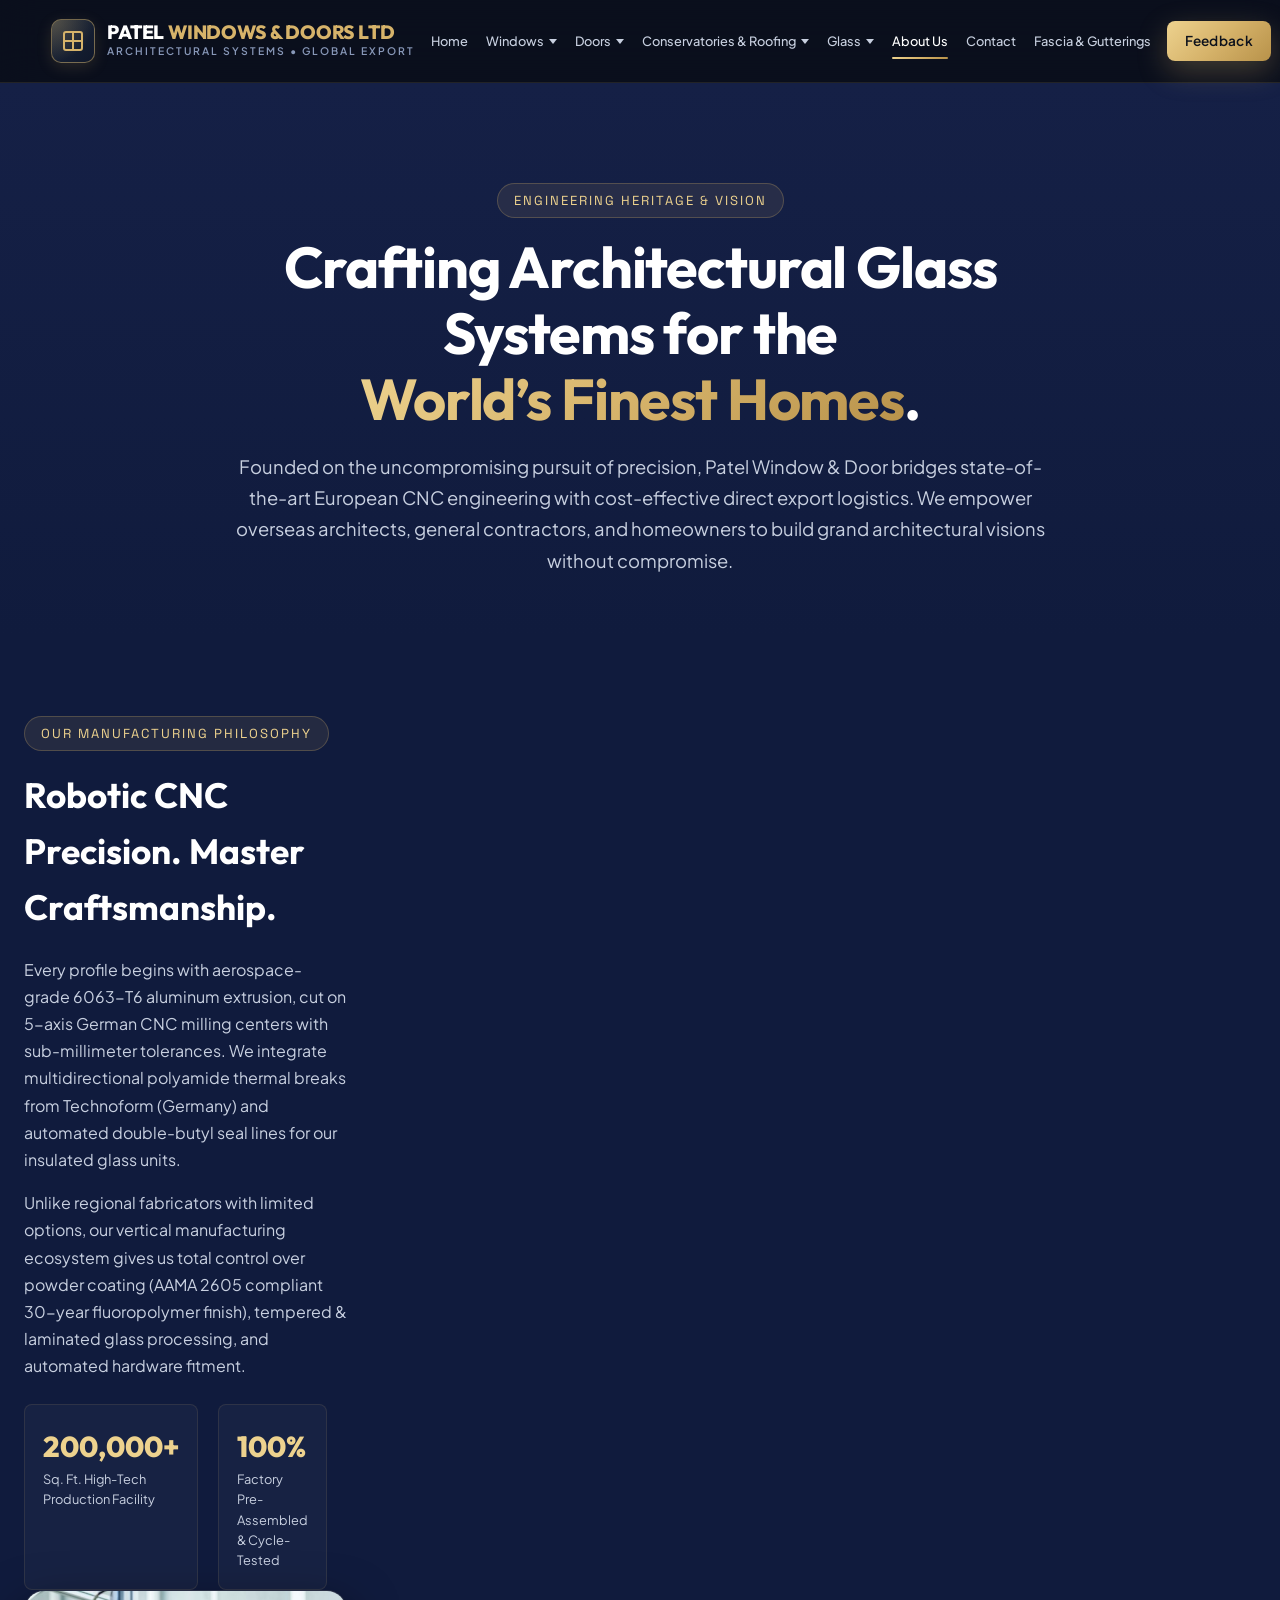
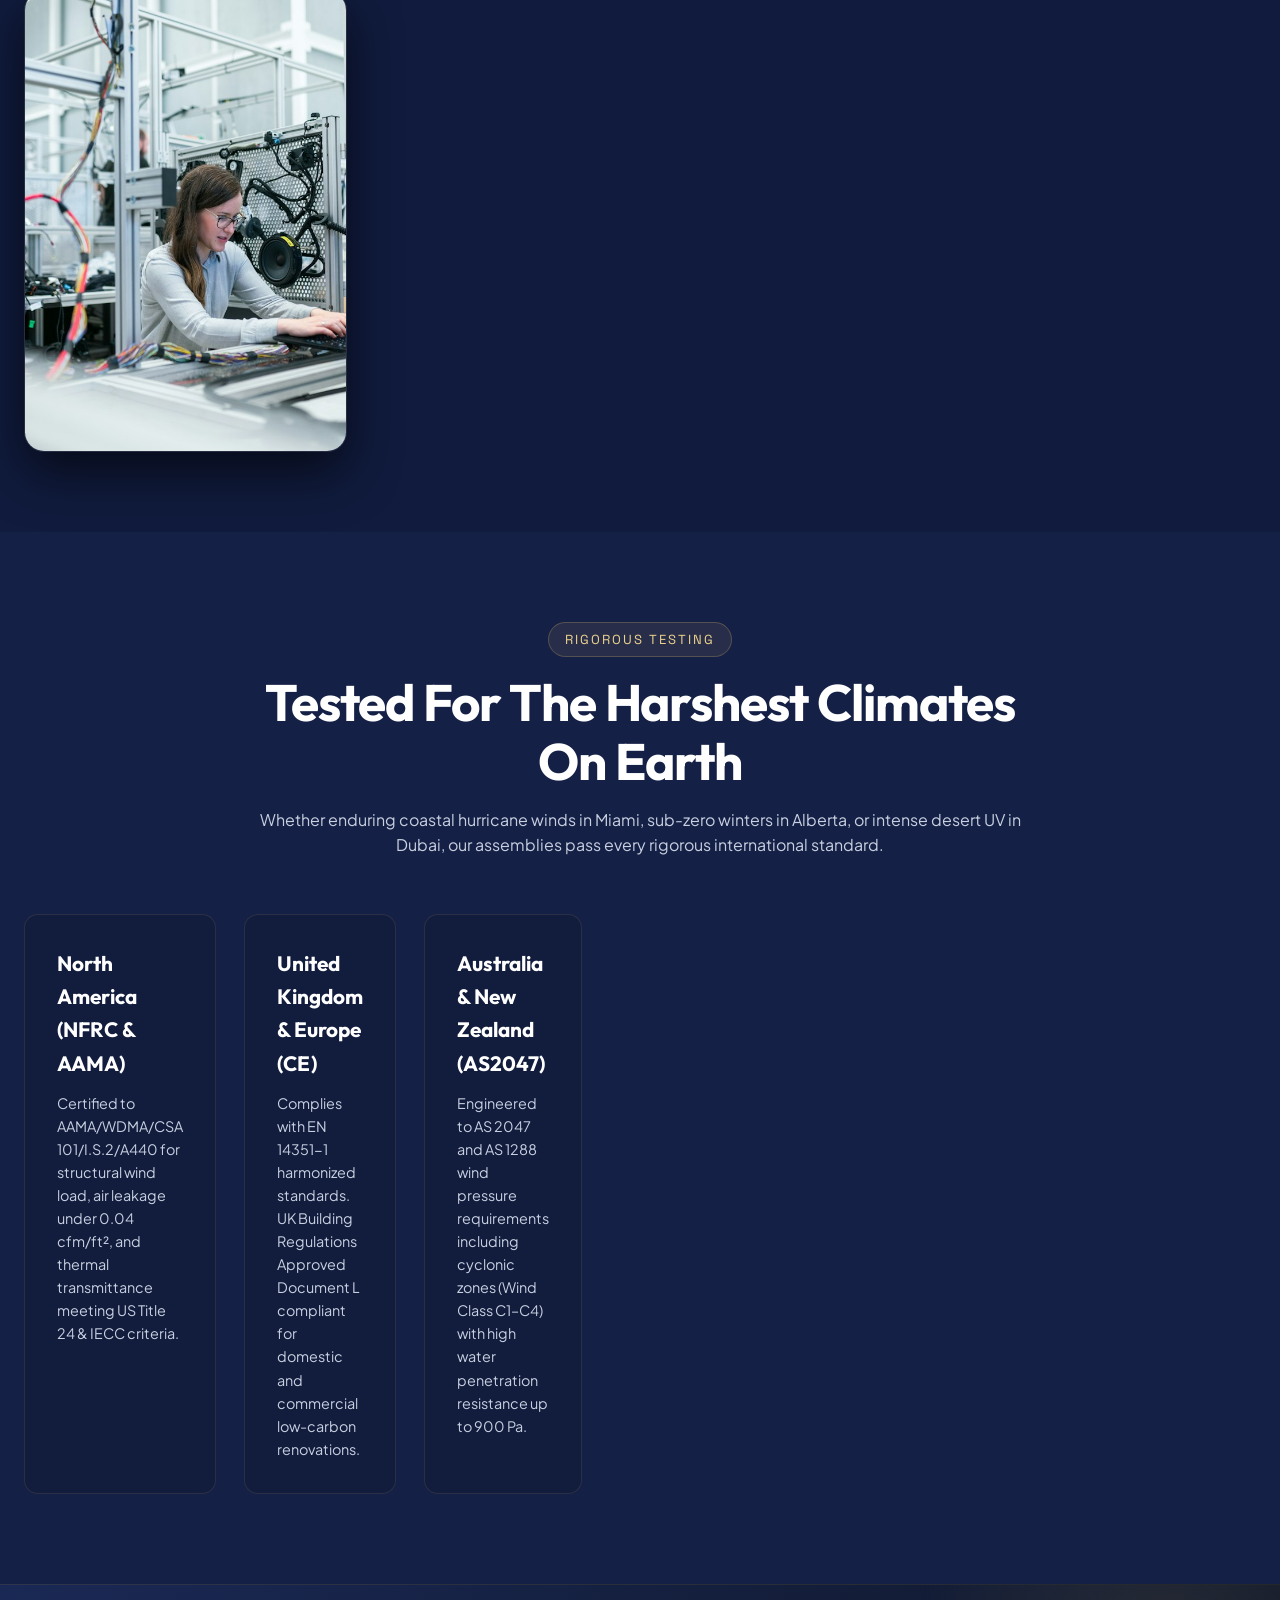
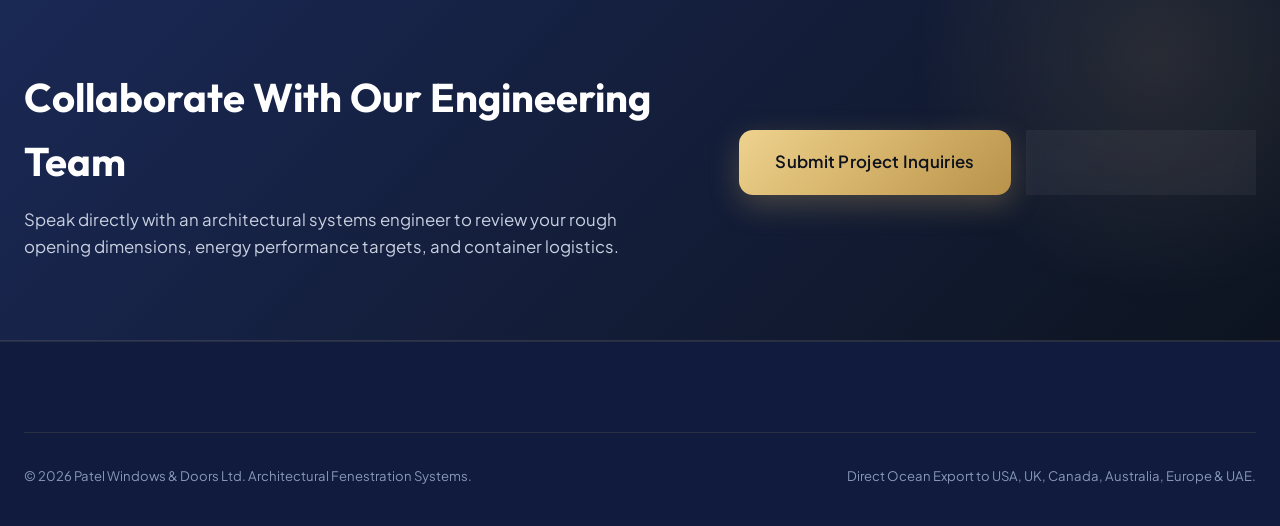
==== commit 100aad9a: "fix: page transition CSS in style.css + robust JS event capture" ====
--- a/about.html
+++ b/about.html
@@ -21,66 +21,11 @@
 
   <link rel="stylesheet" href="css/style.css">
 
-  <style id="page-transition-css">
-    /* ===== PAGE TRANSITION OVERLAY ===== */
-    #page-transition {
-      position: fixed;
-      top: 0; left: 0; right: 0; bottom: 0;
-      width: 100vw; height: 100vh;
-      z-index: 999999;
-      display: flex !important;
-      align-items: center;
-      justify-content: center;
-      overflow: hidden;
-      background: radial-gradient(ellipse at 50% 60%, #1e2f60 0%, #101B3D 55%, #060d20 100%);
-      opacity: 0;
-      pointer-events: none;
-      transition: opacity 0.25s ease;
-    }
-    #page-transition.pt-active {
-      opacity: 1 !important;
-      pointer-events: all !important;
-    }
-    /* scene wrapper inside transition */
-    .pt-scene {
-      position: relative;
-      width: min(520px, 86vw);
-      height: min(600px, 80vh);
-      perspective: 1800px;
-      perspective-origin: 50% 38%;
-      flex-shrink: 0;
-    }
-    /* door open transforms for page-transition */
-    #page-transition.pt-open #ptDoorL {
-      transform: perspective(1800px) rotateY(-96deg) !important;
-      box-shadow: 30px 0 60px rgba(0,0,0,0.6) !important;
-    }
-    #page-transition.pt-open #ptDoorR {
-      transform: perspective(1800px) rotateY(96deg) !important;
-      box-shadow: -30px 0 60px rgba(0,0,0,0.6) !important;
-    }
-    @media (max-width: 768px) {
-      .pt-scene {
-        width: 86vw !important;
-        height: 72vh !important;
-        max-width: 360px !important;
-        max-height: 500px !important;
-        perspective: 700px !important;
-      }
-      #page-transition.pt-open #ptDoorL {
-        transform: perspective(700px) rotateY(-86deg) !important;
-      }
-      #page-transition.pt-open #ptDoorR {
-        transform: perspective(700px) rotateY(86deg) !important;
-      }
-    }
-  </style>
-
 </head>
 
 <body>
 
-  <!-- ======= PAGE TRANSITION OVERLAY (door animation on nav click) ======= -->
+  <!-- ======= PAGE TRANSITION OVERLAY ======= -->
   <div id="page-transition" aria-hidden="true" style="display:none;">
     <div class="di-bg">
       <div class="di-particle" style="left:10%;animation-delay:0s;"></div>
@@ -104,8 +49,6 @@
             <div class="di-door-inset di-inset-4"></div>
             <div class="di-door-glass"></div>
           </div>
-          <div class="di-door-side di-door-side-left"></div>
-          <div class="di-door-top"></div>
           <div class="di-handle di-handle-r"></div>
         </div>
         <div class="di-door di-door-right" id="ptDoorR">
@@ -116,8 +59,6 @@
             <div class="di-door-inset di-inset-4"></div>
             <div class="di-door-glass"></div>
           </div>
-          <div class="di-door-side di-door-side-right"></div>
-          <div class="di-door-top"></div>
           <div class="di-handle di-handle-l"></div>
         </div>
         <div class="di-seam"></div>
@@ -125,6 +66,7 @@
     </div>
   </div>
   <!-- /#page-transition -->
+
 
 
   <!-- Header -->
@@ -361,58 +303,59 @@
 
   <script src="js/main.js"></script>
 
+
   <script id="page-transition-js">
-  /* ===== PAGE TRANSITION — door opens on nav click ===== */
+  /* ===== PAGE TRANSITION - door opens on nav click ===== */
   (function () {
     var pt = document.getElementById('page-transition');
     if (!pt) return;
 
+    var navigating = false;
+
     function runTransition(href) {
-      // show overlay
+      if (navigating) return;
+      navigating = true;
+
+      // Show overlay
       pt.style.display = 'flex';
-      pt.style.opacity = '0';
-      pt.style.pointerEvents = 'all';
 
       requestAnimationFrame(function () {
         requestAnimationFrame(function () {
+          // Fade in overlay
           pt.classList.add('pt-active');
-          // open doors after 180ms
+
+          // Open doors after 200ms
           setTimeout(function () {
             pt.classList.add('pt-open');
-            // navigate after doors open (1.3s)
+
+            // Navigate after doors open
             setTimeout(function () {
               window.location.href = href;
-            }, 1300);
-          }, 180);
+            }, 1200);
+          }, 200);
         });
       });
     }
 
-    // Intercept nav links
-    var selectors = [
-      '.nav-link',
-      '.nav-dropdown-item',
-      '.mobile-nav-link',
-      '.footer-link',
-      '.hero-btn',
-      '.btn-primary',
-      '.btn-outline',
-      '[data-page-link]'
-    ];
-
-    document.querySelectorAll(selectors.join(',')).forEach(function (el) {
+    // All internal page links
+    var links = document.querySelectorAll(
+      'a[href].nav-link, a[href].nav-dropdown-item, a[href].brand-logo, ' +
+      'a[href].footer-link, a[href].hero-cta, a[href].service-card-link, ' +
+      'a[href][class*="btn"]'
+    );
+
+    links.forEach(function (el) {
       var href = el.getAttribute('href');
-      if (!href) return;
-      if (href === '#' || href === '' || href === window.location.pathname.split('/').pop()) return;
-      if (/^(mailto:|tel:|https?:\/\/wa\.me|#)/.test(href)) return;
-      // skip same page
-      if (window.location.href.endsWith(href)) return;
+      if (!href || href.charAt(0) === '#' || href === '') return;
+      if (href.indexOf('mailto:') === 0 || href.indexOf('tel:') === 0) return;
+      if (href.indexOf('http') === 0 && href.indexOf(window.location.hostname) === -1) return;
 
       el.addEventListener('click', function (e) {
         if (e.ctrlKey || e.metaKey || e.shiftKey) return;
         e.preventDefault();
+        e.stopPropagation();
         runTransition(href);
-      });
+      }, true);
     });
   })();
   </script>
--- a/css/style.css
+++ b/css/style.css
@@ -3657,3 +3657,187 @@
   .h3s-btn { width: 32px; height: 32px; font-size: 1.1rem; }
   .h3s-dot { width: 6px; height: 6px; }
 }
+
+/* ============================================================
+   PAGE TRANSITION OVERLAY — Door animation on nav click
+   ============================================================ */
+#page-transition {
+  position: fixed;
+  top: 0; left: 0; right: 0; bottom: 0;
+  width: 100vw; height: 100vh;
+  z-index: 999999;
+  display: flex;
+  align-items: center;
+  justify-content: center;
+  overflow: hidden;
+  background: radial-gradient(ellipse at 50% 60%, #1e2f60 0%, #101B3D 55%, #060d20 100%);
+  opacity: 0;
+  pointer-events: none;
+  transition: opacity 0.25s ease;
+}
+#page-transition.pt-active {
+  opacity: 1;
+  pointer-events: all;
+}
+
+/* Scene wrapper inside transition overlay */
+.pt-scene {
+  position: relative;
+  width: min(520px, 86vw);
+  height: min(600px, 80vh);
+  perspective: 1800px;
+  perspective-origin: 50% 38%;
+  flex-shrink: 0;
+}
+
+/* Reuse di-* door CSS for pt-scene children */
+.pt-scene .di-floor {
+  position: absolute;
+  bottom: -40px; left: -60px; right: -60px;
+  height: 80px;
+  background: linear-gradient(to bottom, #0d1835, #080f20);
+  transform: rotateX(70deg);
+  transform-origin: bottom;
+  border-top: 2px solid rgba(214, 179, 106, 0.18);
+}
+.pt-scene .di-step {
+  position: absolute;
+  bottom: 0; left: 15%; right: 15%;
+  height: 22px;
+  background: linear-gradient(to bottom, #1e2d58, #0d1835);
+  border-radius: 3px 3px 0 0;
+  border: 1px solid rgba(214, 179, 106, 0.2);
+  border-bottom: none;
+  z-index: 1;
+}
+.pt-scene .di-frame {
+  position: absolute;
+  inset: 0;
+  display: flex;
+  align-items: stretch;
+}
+.pt-scene .di-frame-top {
+  position: absolute;
+  top: 0; left: 0; right: 0;
+  height: 28px;
+  background: linear-gradient(to bottom, #1e3070, #152558);
+  border: 2px solid #D6B36A;
+  border-bottom: none;
+  border-radius: 2px 2px 0 0;
+  z-index: 10;
+}
+.pt-scene .di-frame-left,
+.pt-scene .di-frame-right {
+  position: absolute;
+  top: 0; bottom: 0;
+  width: 22px;
+  background: linear-gradient(to right, #152558, #1e3070);
+  border: 2px solid #D6B36A;
+  z-index: 10;
+}
+.pt-scene .di-frame-left { left: 0; border-right: none; }
+.pt-scene .di-frame-right { right: 0; border-left: none; }
+.pt-scene .di-seam {
+  position: absolute;
+  top: 28px; bottom: 0;
+  left: 50%; transform: translateX(-50%);
+  width: 3px;
+  background: linear-gradient(to bottom, #D6B36A 0%, #B8924A 100%);
+  z-index: 15;
+  transition: opacity 0.25s ease 0.5s;
+}
+.pt-scene .di-door {
+  position: absolute;
+  top: 28px; bottom: 0;
+  width: calc(50% - 11px);
+  transform-style: preserve-3d;
+  transform-origin: left center;
+  transition: transform 1.1s cubic-bezier(0.4, 0, 0.2, 1),
+              box-shadow 1.1s ease;
+  will-change: transform;
+  background: linear-gradient(135deg, #1a2d6e 0%, #0f1d4a 50%, #0a1430 100%);
+  border: 2px solid #D6B36A;
+  border-radius: 2px;
+  overflow: hidden;
+}
+.pt-scene .di-door-left { left: 22px; transform-origin: left center; }
+.pt-scene .di-door-right { right: 22px; transform-origin: right center; }
+.pt-scene .di-door-face {
+  position: absolute; inset: 0;
+  background: linear-gradient(135deg, #1f3380 0%, #101B3D 60%, #090f28 100%);
+  padding: 12px 10px;
+  display: grid;
+  grid-template-rows: 1fr 1fr 0.6fr 1fr;
+  gap: 8px;
+}
+.pt-scene .di-door-inset {
+  border: 1.5px solid rgba(214, 179, 106, 0.4);
+  border-radius: 2px;
+  background: linear-gradient(135deg, rgba(214,179,106,0.05) 0%, transparent 100%);
+}
+.pt-scene .di-door-glass {
+  border: 1.5px solid rgba(214, 179, 106, 0.6);
+  border-radius: 2px;
+  background: linear-gradient(135deg, rgba(91,155,213,0.18) 0%, rgba(14,22,52,0.5) 100%);
+  box-shadow: inset 0 0 10px rgba(91,155,213,0.1);
+}
+.pt-scene .di-handle {
+  position: absolute;
+  top: 50%; transform: translateY(-50%);
+  width: 10px; height: 50px;
+  background: linear-gradient(to bottom, #EDD28E, #B8924A);
+  border-radius: 5px;
+  box-shadow: 0 2px 6px rgba(0,0,0,0.5);
+}
+.pt-scene .di-handle-r { right: 8px; }
+.pt-scene .di-handle-l { left: 8px; }
+
+/* Background particles reuse */
+#page-transition .di-bg {
+  position: absolute;
+  inset: 0;
+  pointer-events: none;
+  overflow: hidden;
+}
+#page-transition .di-particle {
+  position: absolute;
+  bottom: -20px;
+  width: 3px; height: 3px;
+  background: rgba(214, 179, 106, 0.6);
+  border-radius: 50%;
+  animation: diParticleRise 3s ease-in infinite;
+}
+@keyframes diParticleRise {
+  0%   { transform: translateY(0) scale(1); opacity: 0.7; }
+  100% { transform: translateY(-110vh) scale(0.3); opacity: 0; }
+}
+
+/* ---- Door open state ---- */
+#page-transition.pt-open .pt-scene .di-door-left {
+  transform: perspective(1800px) rotateY(-96deg);
+  box-shadow: 30px 0 60px rgba(0,0,0,0.6);
+}
+#page-transition.pt-open .pt-scene .di-door-right {
+  transform: perspective(1800px) rotateY(96deg);
+  box-shadow: -30px 0 60px rgba(0,0,0,0.6);
+}
+#page-transition.pt-open .pt-scene .di-seam {
+  opacity: 0;
+}
+
+/* ---- Mobile ---- */
+@media (max-width: 768px) {
+  .pt-scene {
+    width: 86vw;
+    height: 72vh;
+    max-width: 360px;
+    max-height: 500px;
+    perspective: 700px;
+  }
+  #page-transition.pt-open .pt-scene .di-door-left {
+    transform: perspective(700px) rotateY(-86deg);
+  }
+  #page-transition.pt-open .pt-scene .di-door-right {
+    transform: perspective(700px) rotateY(86deg);
+  }
+}
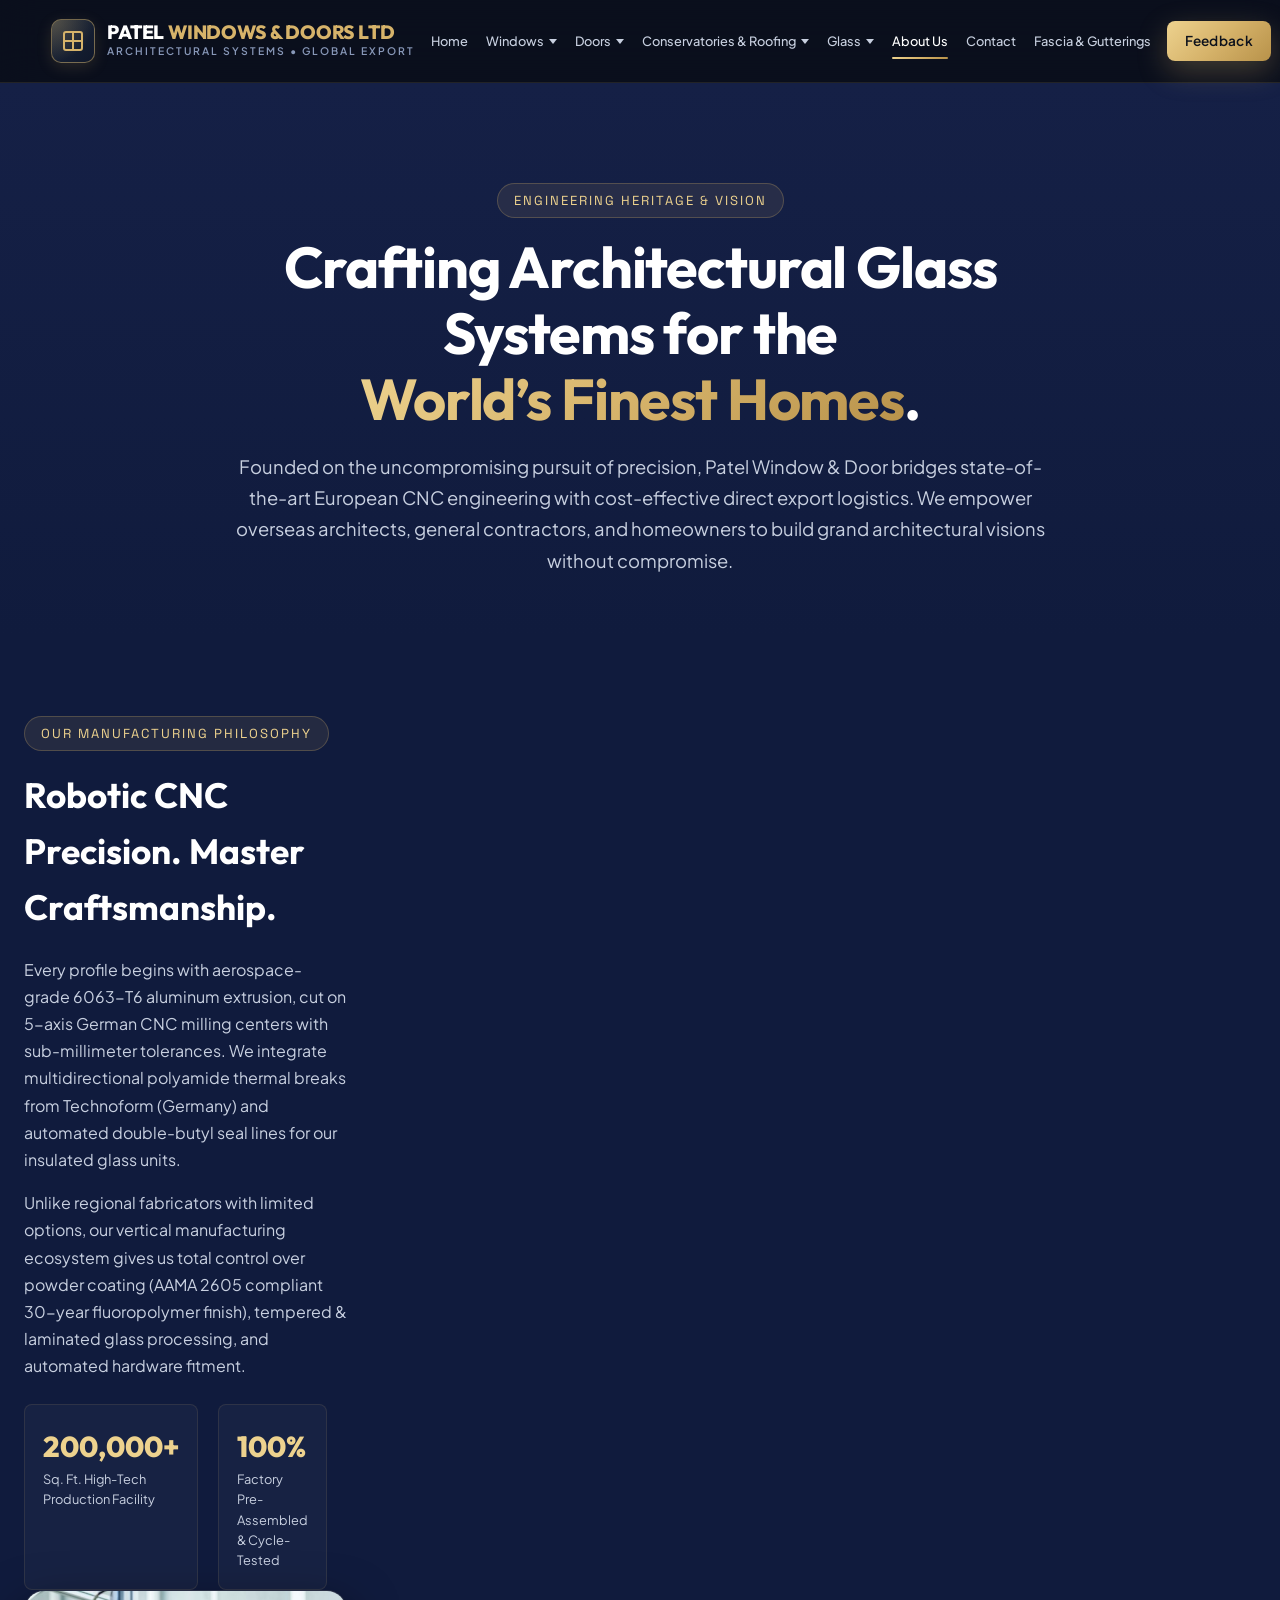
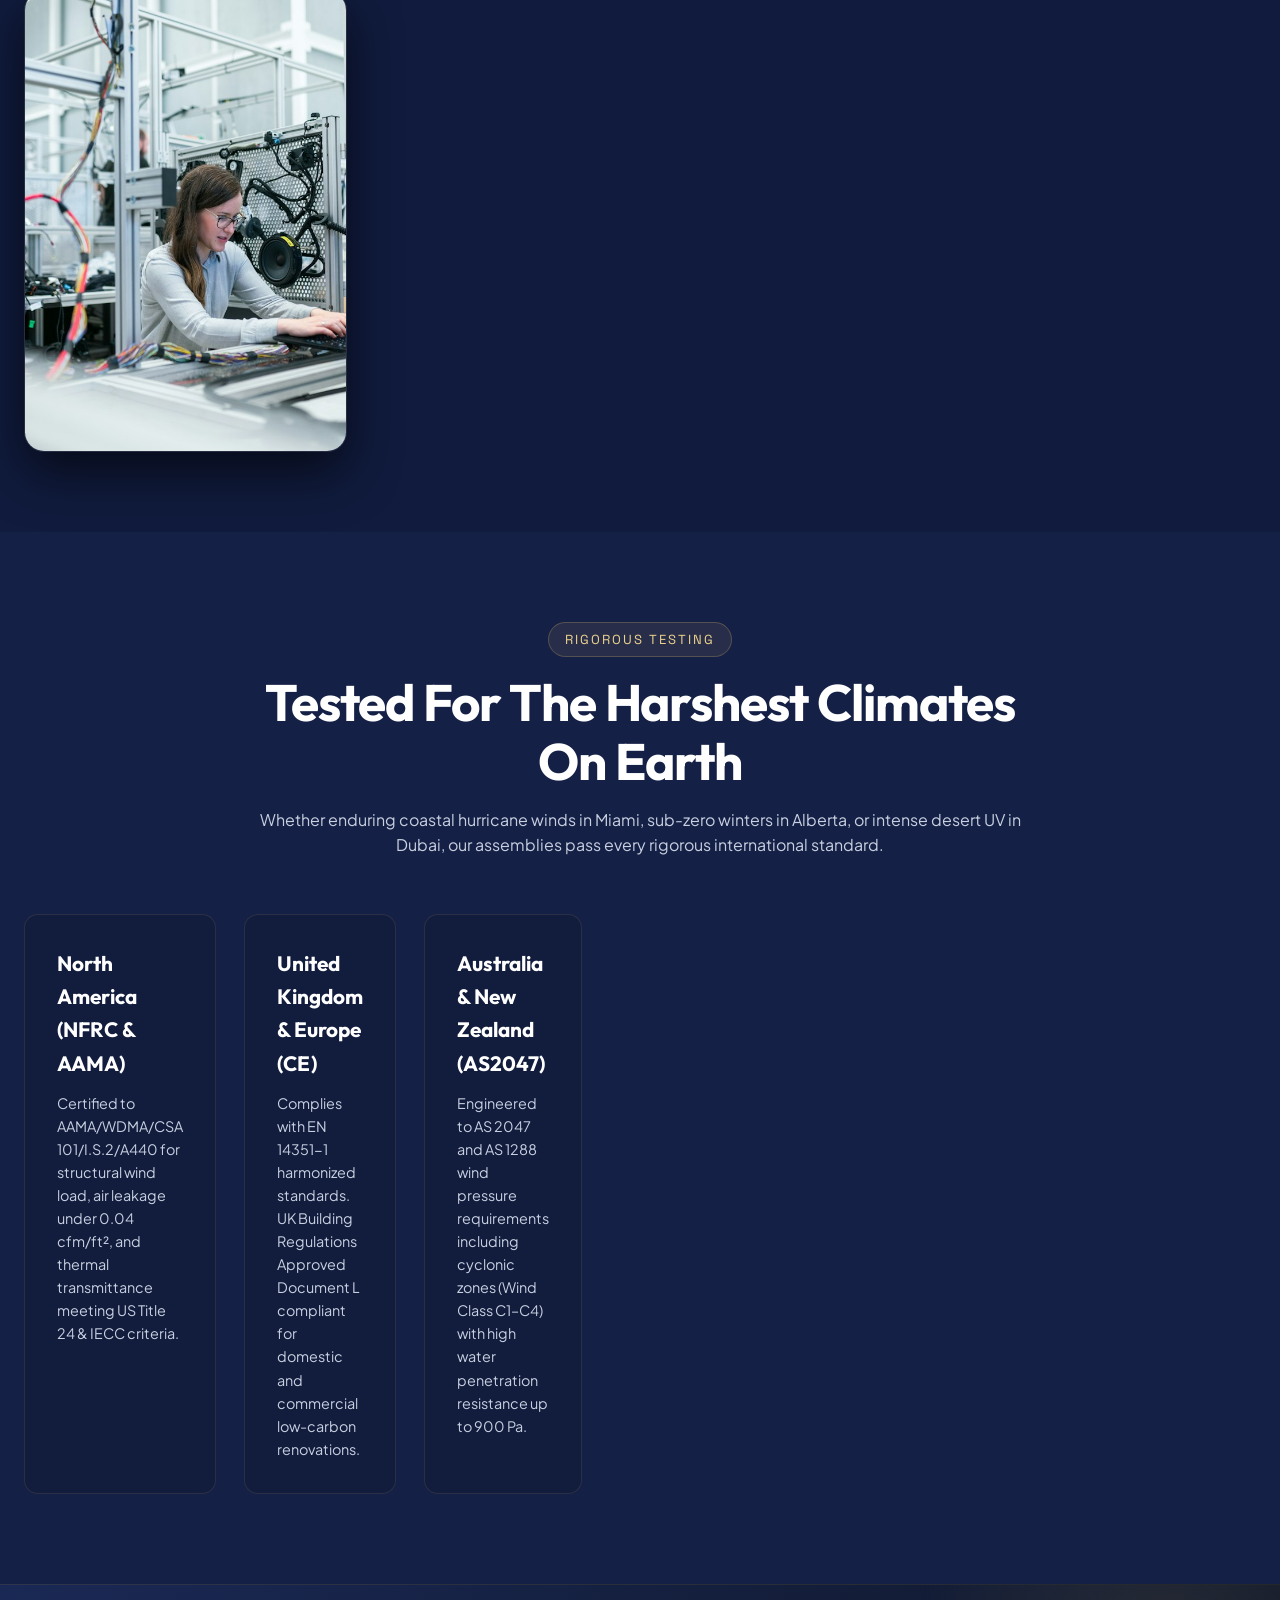
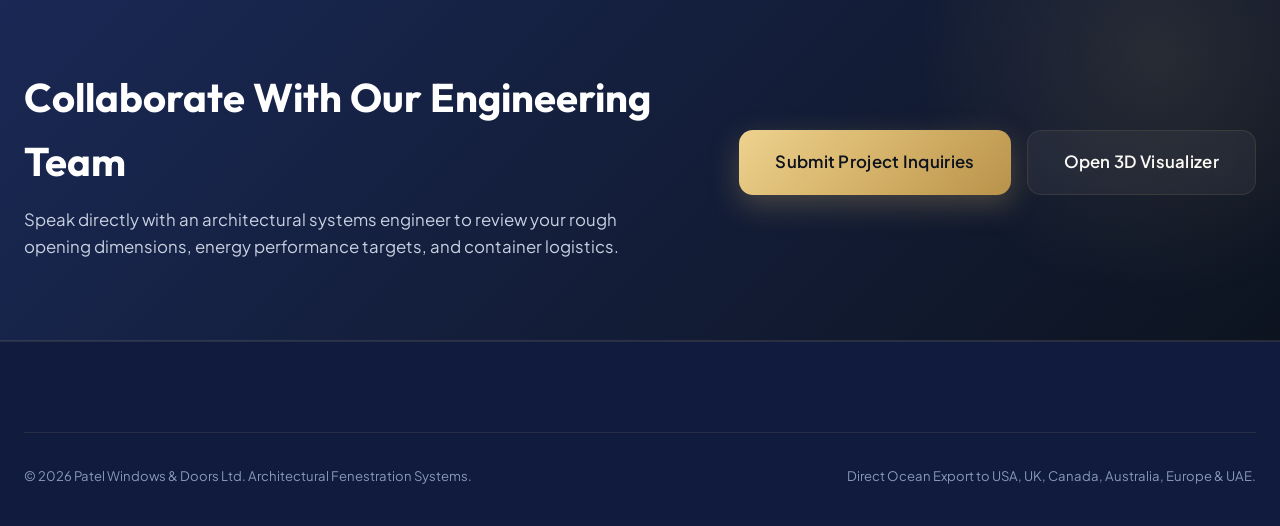
==== commit f217bb51: "fix: add brand name di-welcome to page transition overlay" ====
--- a/about.html
+++ b/about.html
@@ -64,8 +64,29 @@
         <div class="di-seam"></div>
       </div>
     </div>
+    <!-- Brand name shown behind opening doors -->
+    <div class="di-welcome pt-welcome">
+      <div class="di-welcome-inner">
+        <div class="di-logo-wrap">
+          <svg width="72" height="72" viewBox="0 0 100 100" fill="none">
+            <rect width="100" height="100" rx="20" fill="#101B3D" stroke="#D6B36A" stroke-width="4" />
+            <rect x="13" y="13" width="74" height="74" rx="6" fill="none" stroke="#D6B36A" stroke-width="6" />
+            <line x1="50" y1="13" x2="50" y2="87" stroke="#D6B36A" stroke-width="4.5" />
+            <line x1="13" y1="50" x2="87" y2="50" stroke="#D6B36A" stroke-width="4.5" />
+          </svg>
+        </div>
+        <div class="di-gold-line"></div>
+        <p class="di-sub">— WELCOME TO —</p>
+        <h1 class="di-title">Patel Windows<br><span>&amp; Doors Ltd</span></h1>
+        <p class="di-tagline">Quality You Can See &nbsp;&middot;&nbsp; Service You Can Trust</p>
+        <div class="di-gold-line"></div>
+      </div>
+    </div>
   </div>
   <!-- /#page-transition -->
+
+
+  <!-- ======= PAGE TRANSITION OVERLAY ======= -->
 
 
 
@@ -316,19 +337,13 @@
       if (navigating) return;
       navigating = true;
 
-      // Show overlay
       pt.style.display = 'flex';
 
       requestAnimationFrame(function () {
         requestAnimationFrame(function () {
-          // Fade in overlay
           pt.classList.add('pt-active');
-
-          // Open doors after 200ms
           setTimeout(function () {
             pt.classList.add('pt-open');
-
-            // Navigate after doors open
             setTimeout(function () {
               window.location.href = href;
             }, 1200);
@@ -337,7 +352,6 @@
       });
     }
 
-    // All internal page links
     var links = document.querySelectorAll(
       'a[href].nav-link, a[href].nav-dropdown-item, a[href].brand-logo, ' +
       'a[href].footer-link, a[href].hero-cta, a[href].service-card-link, ' +
--- a/css/style.css
+++ b/css/style.css
@@ -3841,3 +3841,21 @@
     transform: perspective(700px) rotateY(86deg);
   }
 }
+
+/* ---- Page Transition: Brand name (pt-welcome) ---- */
+#page-transition .pt-welcome {
+  position: absolute;
+  inset: 0;
+  display: flex;
+  align-items: center;
+  justify-content: center;
+  z-index: 5;
+  pointer-events: none;
+  opacity: 0;
+  transform: scale(0.92) translateY(10px);
+  transition: opacity 0.5s ease 0.6s, transform 0.5s ease 0.6s;
+}
+#page-transition.pt-open .pt-welcome {
+  opacity: 1;
+  transform: scale(1) translateY(0);
+}
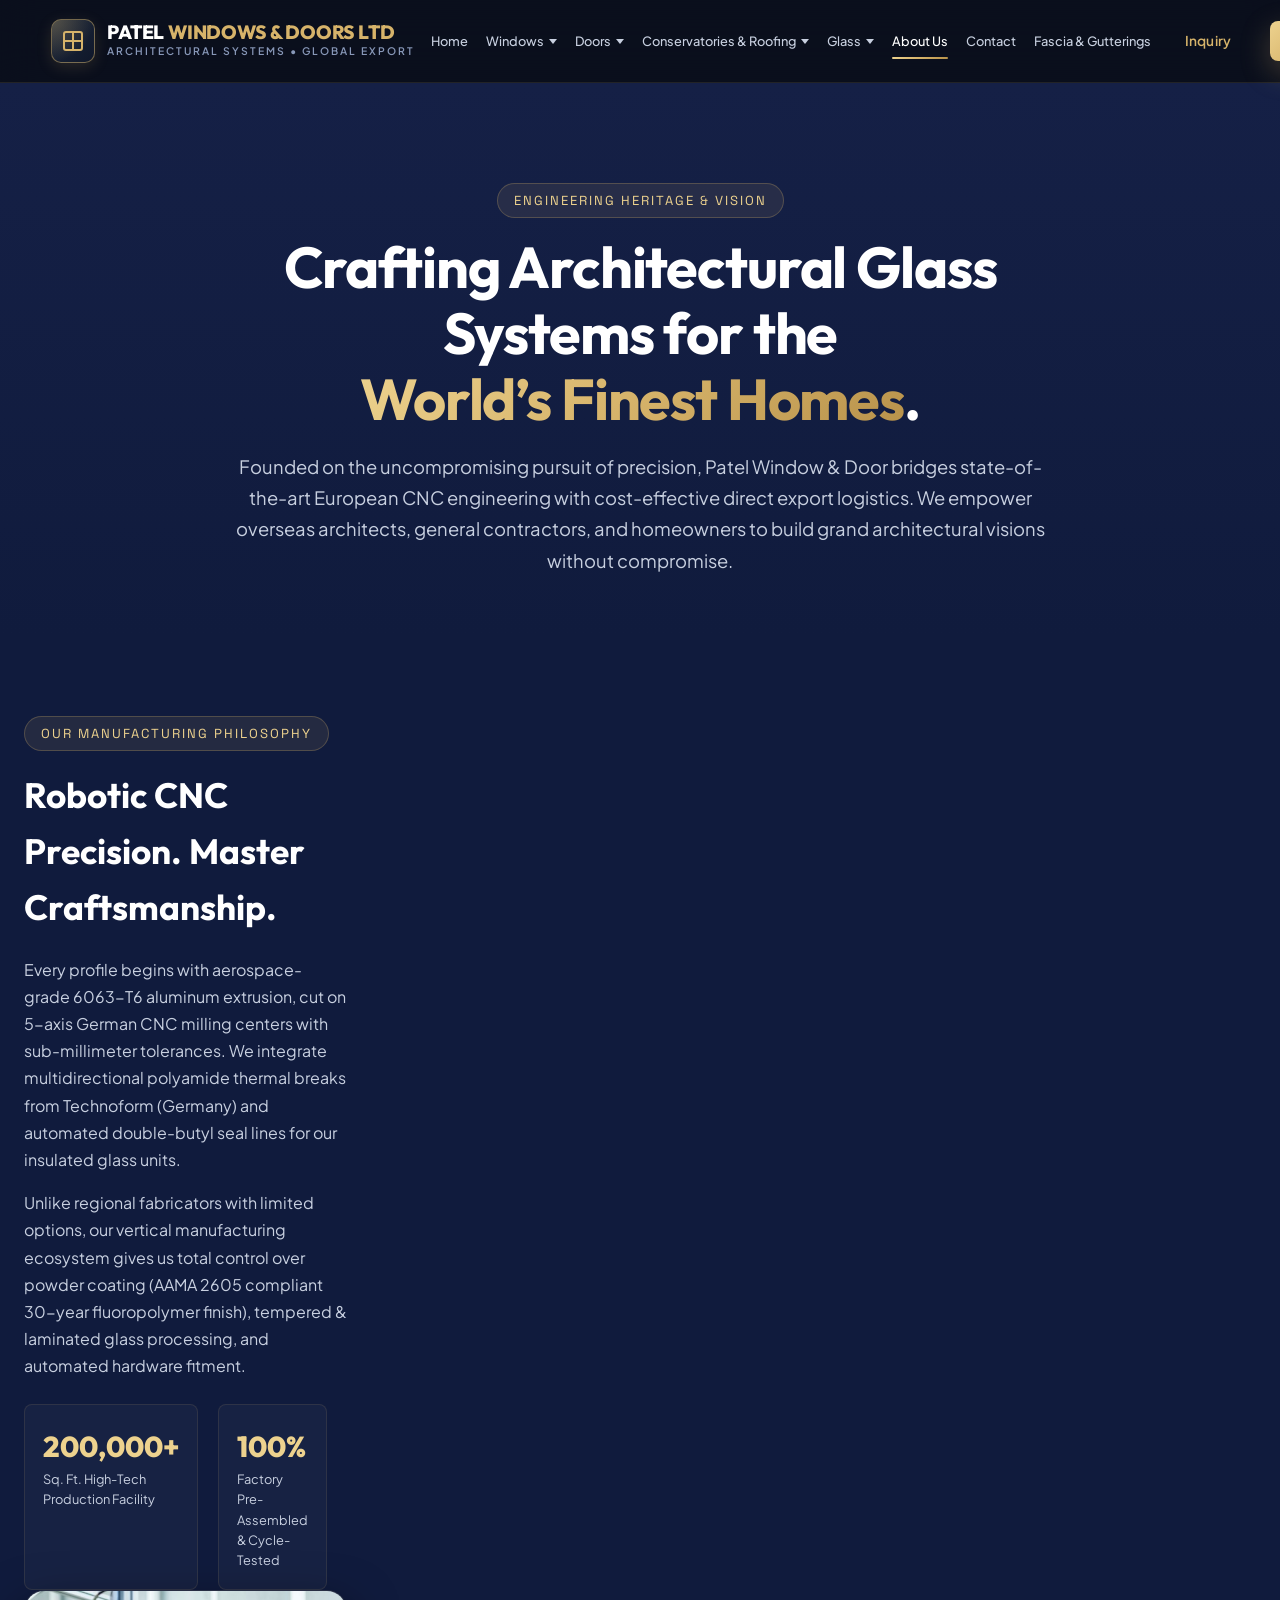
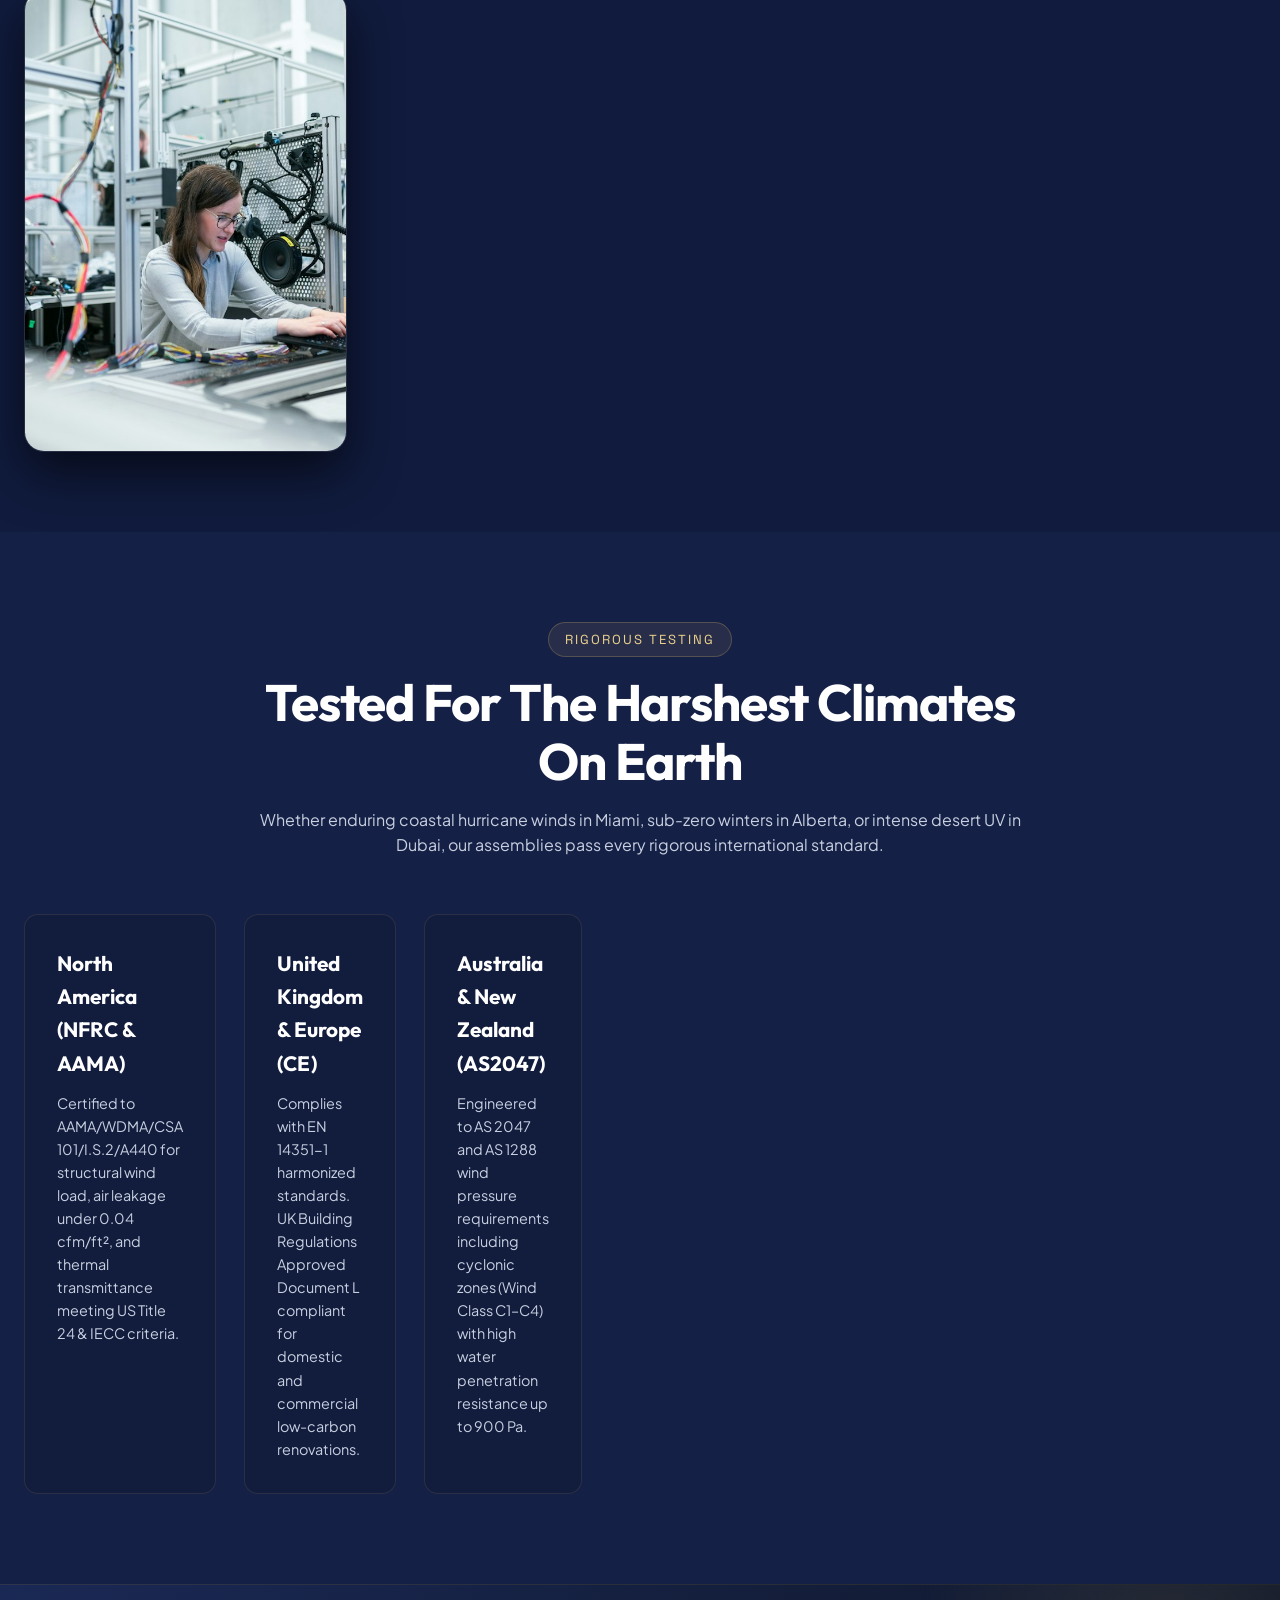
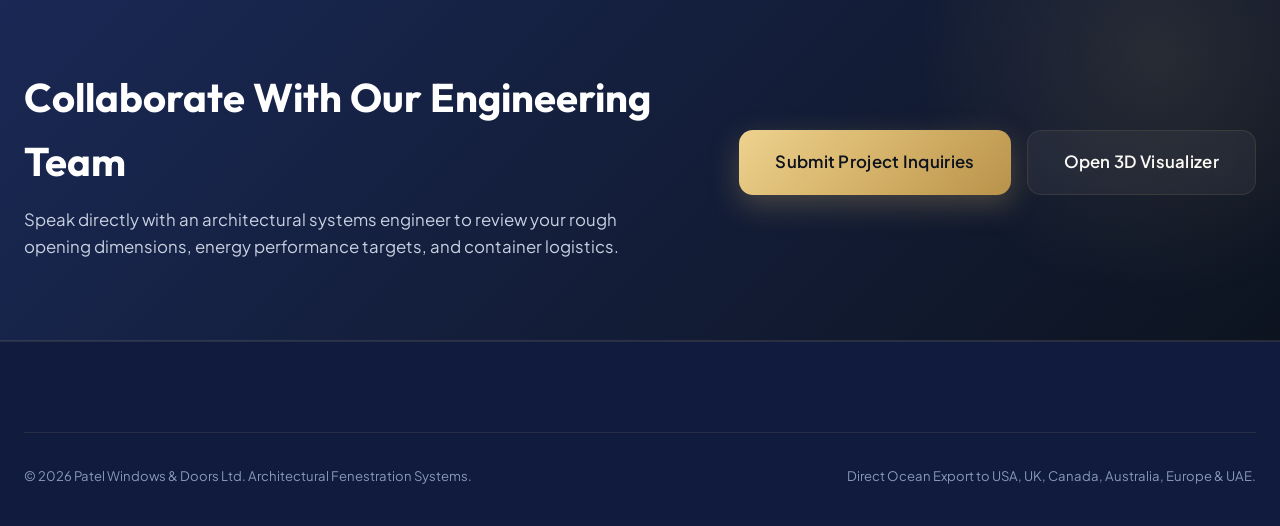
==== commit 5765fd5d: "feat: add Inquiry button + modal form on all pages" ====
--- a/about.html
+++ b/about.html
@@ -165,12 +165,14 @@
         <a href="contact.html" class="nav-link">Contact</a>
         <a href="fascia.html" class="nav-link" style="white-space:nowrap;">Fascia &amp; Gutterings</a>
         <div class="mobile-nav-actions">
+          <a href="#" class="btn btn-outline btn-sm mobile-quote-btn inq-open-btn" style="border-color:#D6B36A;color:#D6B36A;white-space:nowrap;">Inquiry</a>
           <a href="feedback.html" class="btn btn-primary btn-sm mobile-quote-btn">Feedback</a>
         </div>
       </nav>
 
         <div class="header-actions">
-          <a href="contact.html" class="btn btn-primary btn-sm">Feedback</a>
+        <a href="#" class="btn btn-outline btn-sm inq-open-btn" style="border-color:#D6B36A;color:#D6B36A;white-space:nowrap;margin-right:6px;">Inquiry</a>
+        <a href="contact.html" class="btn btn-primary btn-sm">Feedback</a>
           <button class="mobile-toggle" id="mobile-toggle" aria-label="Toggle navigation menu" aria-expanded="false">
           <span class="toggle-bar"></span>
           <span class="toggle-bar"></span>
@@ -345,6 +347,10 @@
           setTimeout(function () {
             pt.classList.add('pt-open');
             setTimeout(function () {
+              // Signal index.html to skip its startup door animation
+              if (href === 'index.html' || href.endsWith('/index.html') || href.endsWith('/')) {
+                sessionStorage.setItem('pt_navigated', '1');
+              }
               window.location.href = href;
             }, 1200);
           }, 200);
@@ -374,6 +380,275 @@
   })();
   </script>
 
+
+  <!-- ======= INQUIRY MODAL ======= -->
+  <div id="inquiry-modal" class="inq-overlay" aria-hidden="true" role="dialog" aria-modal="true" aria-labelledby="inqModalTitle">
+    <div class="inq-box">
+      <button class="inq-close" id="inqClose" aria-label="Close">&times;</button>
+      <div class="inq-header">
+        <svg width="36" height="36" viewBox="0 0 100 100" fill="none">
+          <rect width="100" height="100" rx="20" fill="#101B3D" stroke="#D6B36A" stroke-width="4"/>
+          <rect x="13" y="13" width="74" height="74" rx="6" fill="none" stroke="#D6B36A" stroke-width="6"/>
+          <line x1="50" y1="13" x2="50" y2="87" stroke="#D6B36A" stroke-width="4.5"/>
+          <line x1="13" y1="50" x2="87" y2="50" stroke="#D6B36A" stroke-width="4.5"/>
+        </svg>
+        <div>
+          <h2 id="inqModalTitle" class="inq-title">Make an Enquiry</h2>
+          <p class="inq-sub">Our team will get back to you within 24 hours</p>
+        </div>
+      </div>
+      <form id="inquiryForm" class="inq-form" novalidate>
+        <div class="inq-row">
+          <div class="inq-field">
+            <label for="inqName">Full Name *</label>
+            <input type="text" id="inqName" name="name" placeholder="Your full name" required>
+          </div>
+          <div class="inq-field">
+            <label for="inqPhone">Phone Number *</label>
+            <input type="tel" id="inqPhone" name="phone" placeholder="+44 7700 000000" required>
+          </div>
+        </div>
+        <div class="inq-field">
+          <label for="inqEmail">Email Address *</label>
+          <input type="email" id="inqEmail" name="email" placeholder="your@email.com" required>
+        </div>
+        <div class="inq-field">
+          <label for="inqService">Service Interested In</label>
+          <select id="inqService" name="service">
+            <option value="">— Select a service —</option>
+            <optgroup label="Windows">
+              <option>uPVC Windows</option>
+              <option>Aluminium Windows</option>
+              <option>Timber Windows</option>
+              <option>Flush Casement Windows</option>
+              <option>Tilt &amp; Turn Windows</option>
+              <option>Bay &amp; Bow Windows</option>
+            </optgroup>
+            <optgroup label="Doors">
+              <option>Composite Doors</option>
+              <option>uPVC Doors</option>
+              <option>Bifold Doors</option>
+              <option>Aluminium Doors</option>
+            </optgroup>
+            <optgroup label="Conservatories &amp; Roofing">
+              <option>Conservatories</option>
+              <option>Roof Lanterns</option>
+              <option>Orangeries</option>
+            </optgroup>
+            <optgroup label="Glass">
+              <option>Double Glazing</option>
+              <option>Triple Glazing</option>
+              <option>Patterned Glass</option>
+            </optgroup>
+            <optgroup label="Fascia &amp; Gutterings">
+              <option>Fascia Boards</option>
+              <option>Guttering</option>
+              <option>Soffits</option>
+            </optgroup>
+          </select>
+        </div>
+        <div class="inq-field">
+          <label for="inqMsg">Message / Additional Details</label>
+          <textarea id="inqMsg" name="message" rows="4" placeholder="Tell us about your project, measurements, preferences..."></textarea>
+        </div>
+        <button type="submit" class="inq-submit">
+          <svg width="18" height="18" viewBox="0 0 24 24" fill="none" stroke="currentColor" stroke-width="2"><line x1="22" y1="2" x2="11" y2="13"/><polygon points="22 2 15 22 11 13 2 9 22 2"/></svg>
+          Send Enquiry
+        </button>
+        <p class="inq-privacy">By submitting, you agree to be contacted by Patel Windows &amp; Doors Ltd regarding your enquiry.</p>
+      </form>
+      <div id="inqSuccess" class="inq-success" style="display:none;">
+        <svg width="56" height="56" viewBox="0 0 24 24" fill="none" stroke="#D6B36A" stroke-width="2"><circle cx="12" cy="12" r="10"/><polyline points="9 12 11 14 15 10"/></svg>
+        <h3>Enquiry Sent!</h3>
+        <p>Thank you! We will contact you within 24 hours.</p>
+        <button class="inq-submit" onclick="document.getElementById('inquiry-modal').classList.remove('inq-open');document.body.style.overflow='';">Close</button>
+      </div>
+    </div>
+  </div>
+  <!-- /#inquiry-modal -->
+
+  <style id="inquiry-modal-css">
+    .inq-overlay {
+      display: none;
+      position: fixed;
+      inset: 0;
+      z-index: 1000000;
+      background: rgba(6, 13, 32, 0.85);
+      backdrop-filter: blur(6px);
+      align-items: center;
+      justify-content: center;
+      padding: 16px;
+      opacity: 0;
+      transition: opacity 0.3s ease;
+    }
+    .inq-overlay.inq-open {
+      display: flex;
+      opacity: 1;
+    }
+    .inq-box {
+      background: linear-gradient(145deg, #152046 0%, #101B3D 100%);
+      border: 1px solid rgba(214,179,106,0.3);
+      border-radius: 16px;
+      padding: 32px;
+      width: 100%;
+      max-width: 560px;
+      max-height: 90vh;
+      overflow-y: auto;
+      position: relative;
+      box-shadow: 0 20px 60px rgba(0,0,0,0.6);
+      animation: inqSlideUp 0.35s ease;
+    }
+    @keyframes inqSlideUp {
+      from { transform: translateY(30px); opacity: 0; }
+      to   { transform: translateY(0);    opacity: 1; }
+    }
+    .inq-close {
+      position: absolute;
+      top: 14px; right: 16px;
+      background: none; border: none;
+      color: rgba(214,179,106,0.7);
+      font-size: 1.8rem; cursor: pointer;
+      line-height: 1;
+      transition: color 0.2s;
+    }
+    .inq-close:hover { color: #D6B36A; }
+    .inq-header {
+      display: flex;
+      align-items: center;
+      gap: 14px;
+      margin-bottom: 24px;
+      padding-bottom: 18px;
+      border-bottom: 1px solid rgba(214,179,106,0.2);
+    }
+    .inq-title {
+      font-size: 1.3rem;
+      font-weight: 700;
+      color: #D6B36A;
+      margin: 0 0 2px;
+    }
+    .inq-sub {
+      font-size: 0.82rem;
+      color: rgba(200,208,224,0.65);
+      margin: 0;
+    }
+    .inq-form { display: flex; flex-direction: column; gap: 16px; }
+    .inq-row { display: grid; grid-template-columns: 1fr 1fr; gap: 14px; }
+    @media (max-width: 480px) { .inq-row { grid-template-columns: 1fr; } }
+    .inq-field { display: flex; flex-direction: column; gap: 6px; }
+    .inq-field label {
+      font-size: 0.82rem;
+      font-weight: 600;
+      color: #C8D0E0;
+      letter-spacing: 0.03em;
+    }
+    .inq-field input,
+    .inq-field select,
+    .inq-field textarea {
+      background: rgba(255,255,255,0.05);
+      border: 1px solid rgba(214,179,106,0.25);
+      border-radius: 8px;
+      color: #fff;
+      padding: 10px 14px;
+      font-size: 0.9rem;
+      font-family: inherit;
+      outline: none;
+      transition: border-color 0.2s;
+    }
+    .inq-field input:focus,
+    .inq-field select:focus,
+    .inq-field textarea:focus {
+      border-color: #D6B36A;
+      background: rgba(214,179,106,0.07);
+    }
+    .inq-field select option { background: #101B3D; }
+    .inq-field textarea { resize: vertical; min-height: 90px; }
+    .inq-submit {
+      display: flex;
+      align-items: center;
+      justify-content: center;
+      gap: 8px;
+      background: linear-gradient(135deg, #D6B36A, #B8924A);
+      color: #101B3D;
+      border: none;
+      border-radius: 8px;
+      padding: 13px 24px;
+      font-size: 0.95rem;
+      font-weight: 700;
+      cursor: pointer;
+      transition: transform 0.2s, box-shadow 0.2s;
+      margin-top: 4px;
+    }
+    .inq-submit:hover { transform: translateY(-2px); box-shadow: 0 6px 20px rgba(214,179,106,0.35); }
+    .inq-privacy {
+      font-size: 0.74rem;
+      color: rgba(200,208,224,0.45);
+      text-align: center;
+      margin: 0;
+    }
+    .inq-success {
+      text-align: center;
+      padding: 20px 0;
+      display: flex;
+      flex-direction: column;
+      align-items: center;
+      gap: 12px;
+    }
+    .inq-success h3 { color: #D6B36A; font-size: 1.4rem; margin: 0; }
+    .inq-success p  { color: #C8D0E0; margin: 0; }
+  </style>
+
+  <script id="inquiry-modal-js">
+  (function(){
+    var modal   = document.getElementById('inquiry-modal');
+    var form    = document.getElementById('inquiryForm');
+    var success = document.getElementById('inqSuccess');
+    var closeBtn= document.getElementById('inqClose');
+    if (!modal) return;
+
+    function openModal() {
+      modal.style.display = 'flex';
+      requestAnimationFrame(function(){
+        modal.classList.add('inq-open');
+      });
+      document.body.style.overflow = 'hidden';
+    }
+    function closeModal() {
+      modal.classList.remove('inq-open');
+      setTimeout(function(){ modal.style.display = 'none'; }, 300);
+      document.body.style.overflow = '';
+    }
+
+    // Open on all Inquiry buttons
+    document.querySelectorAll('.inq-open-btn').forEach(function(btn){
+      btn.addEventListener('click', function(e){
+        e.preventDefault();
+        openModal();
+      });
+    });
+
+    closeBtn.addEventListener('click', closeModal);
+    modal.addEventListener('click', function(e){ if(e.target === modal) closeModal(); });
+    document.addEventListener('keydown', function(e){ if(e.key==='Escape') closeModal(); });
+
+    if (form) {
+      form.addEventListener('submit', function(e){
+        e.preventDefault();
+        // Basic validation
+        var name  = document.getElementById('inqName').value.trim();
+        var phone = document.getElementById('inqPhone').value.trim();
+        var email = document.getElementById('inqEmail').value.trim();
+        if (!name || !phone || !email) {
+          alert('Please fill in Name, Phone and Email fields.');
+          return;
+        }
+        // Show success
+        form.style.display = 'none';
+        success.style.display = 'flex';
+      });
+    }
+  })();
+  </script>
+
 </body>
 
 </html>
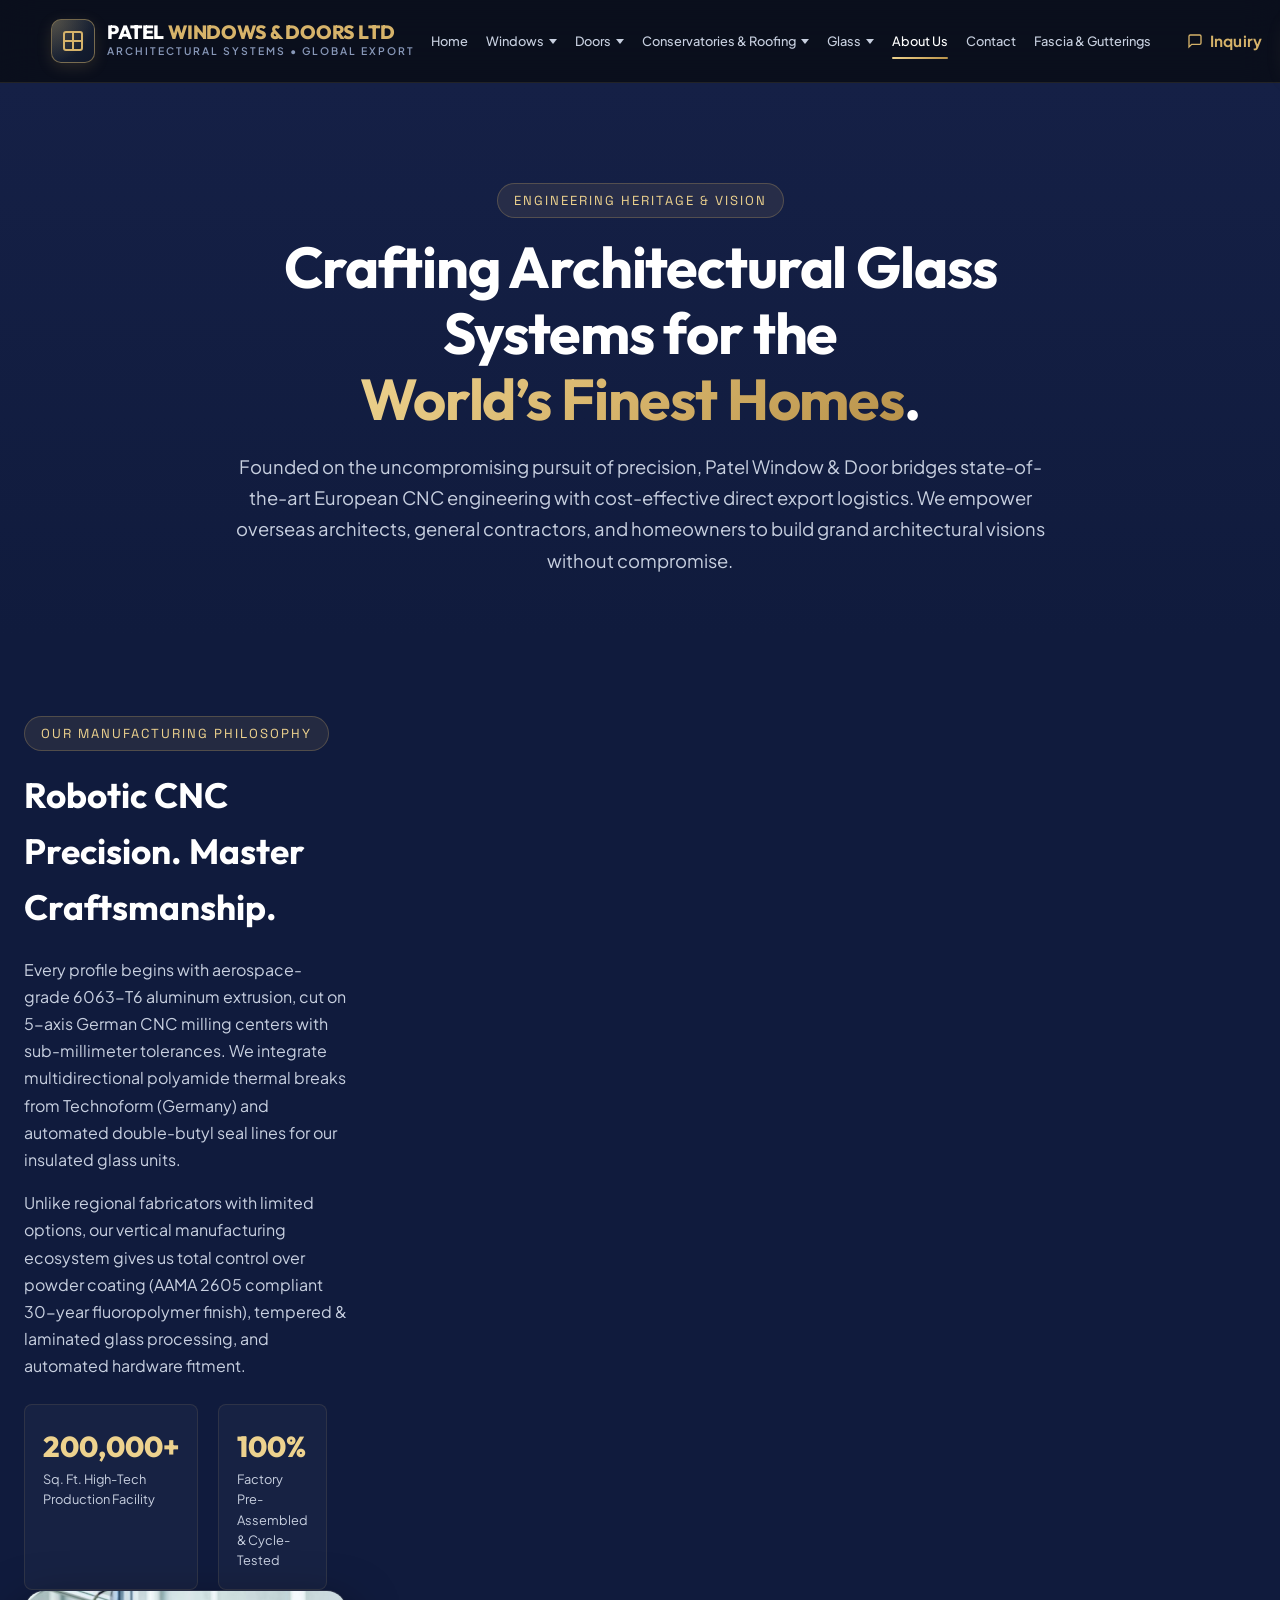
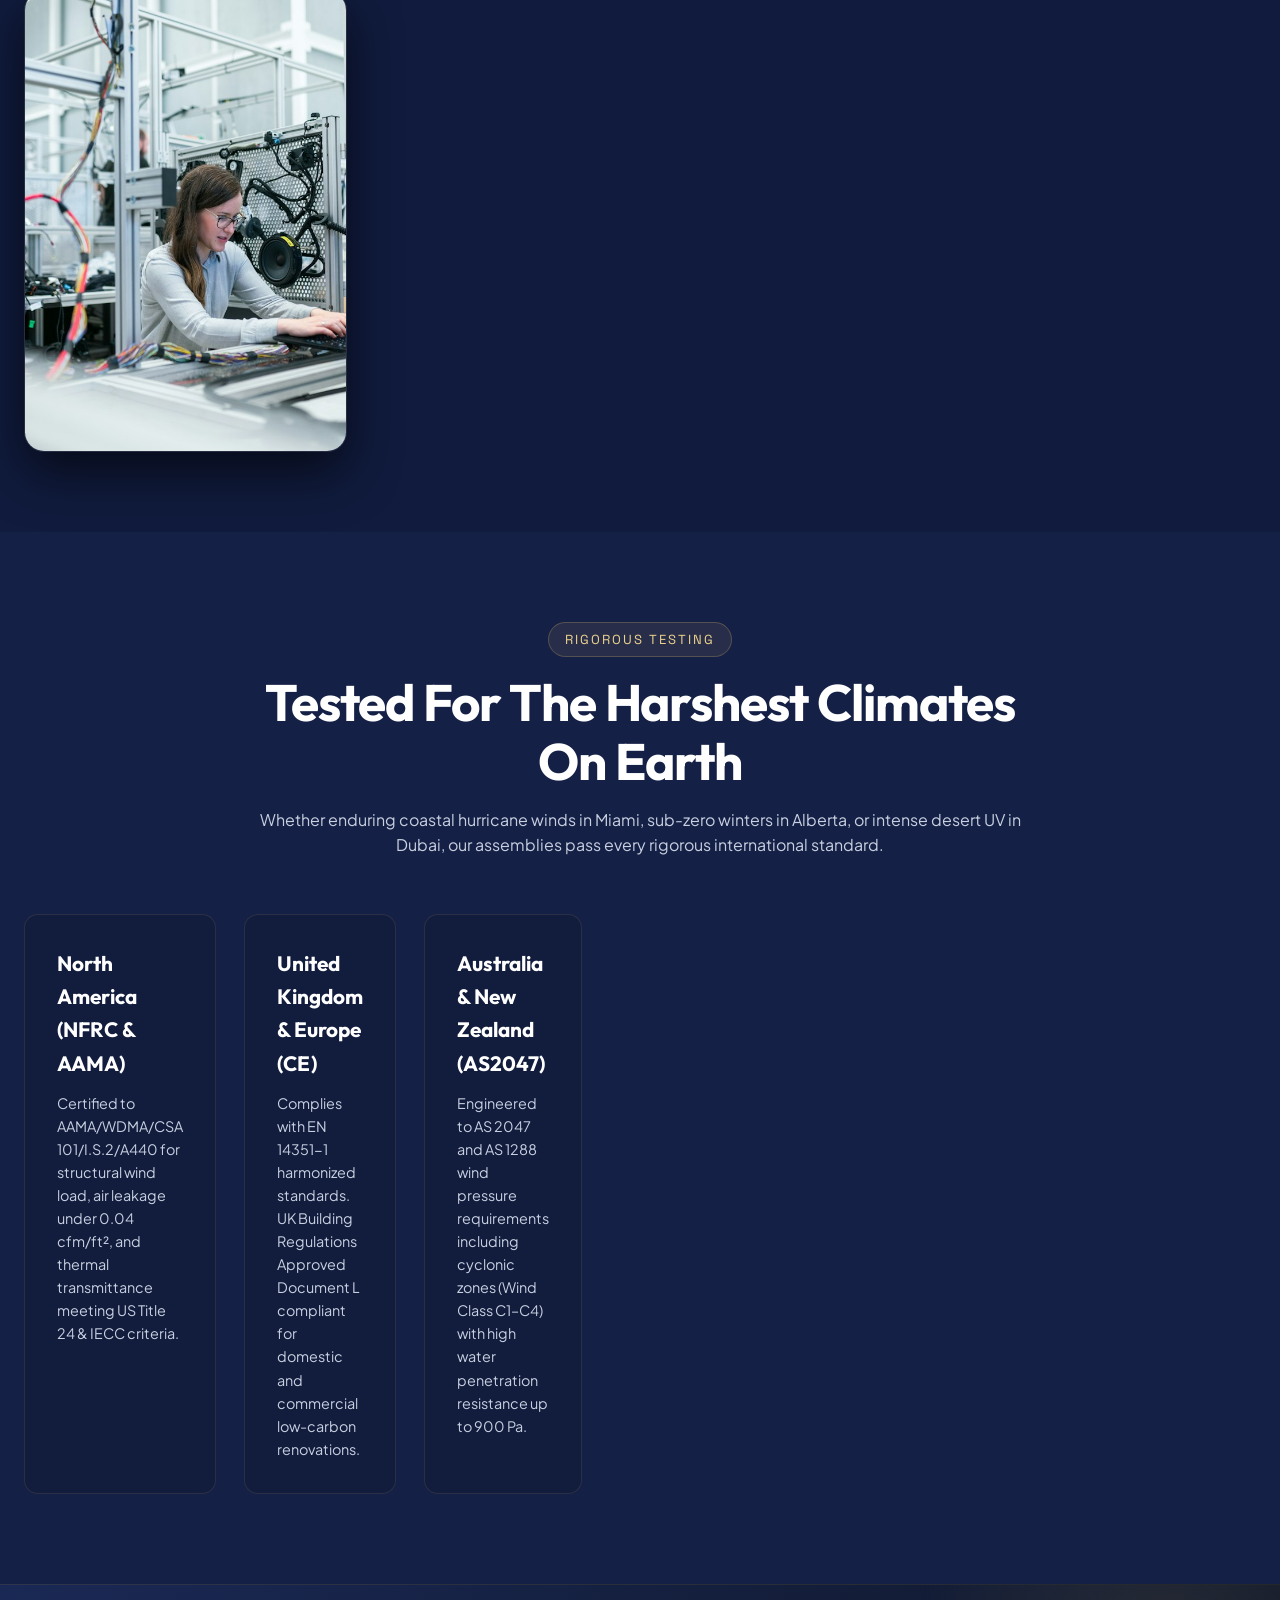
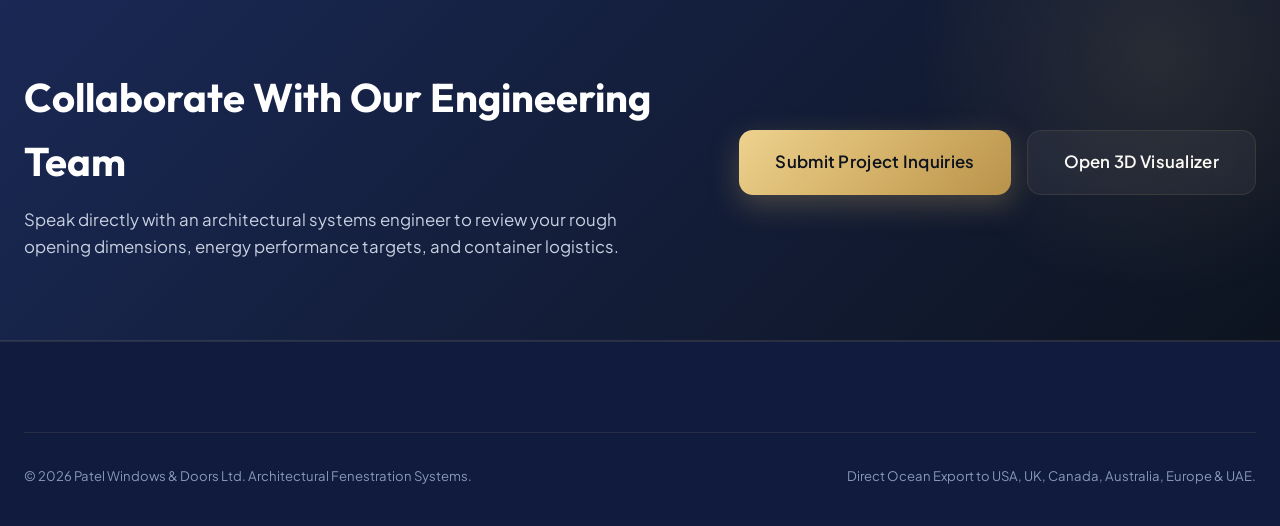
==== commit 3bba3a83: "glass img remove" ====
--- a/about.html
+++ b/about.html
@@ -171,8 +171,14 @@
       </nav>
 
         <div class="header-actions">
-        <a href="#" class="btn btn-outline btn-sm inq-open-btn" style="border-color:#D6B36A;color:#D6B36A;white-space:nowrap;margin-right:6px;">Inquiry</a>
-        <a href="contact.html" class="btn btn-primary btn-sm">Feedback</a>
+          <a href="#" class="btn btn-outline inq-open-btn" style="border-color:#D6B36A;color:#D6B36A;font-size:0.95rem;padding:10px 20px;font-weight:700;display:inline-flex;align-items:center;gap:7px;">
+            <svg width="16" height="16" viewBox="0 0 24 24" fill="none" stroke="currentColor" stroke-width="2"><path d="M21 15a2 2 0 0 1-2 2H7l-4 4V5a2 2 0 0 1 2-2h14a2 2 0 0 1 2 2z"></path></svg>
+            Inquiry
+          </a>
+          <a href="feedback.html" class="btn btn-primary" style="font-size:0.95rem;padding:10px 20px;font-weight:700;display:inline-flex;align-items:center;gap:7px;">
+            <svg width="16" height="16" viewBox="0 0 24 24" fill="none" stroke="currentColor" stroke-width="2"><path d="M14 2H6a2 2 0 0 0-2 2v16a2 2 0 0 0 2 2h12a2 2 0 0 0 2-2V8z"></path><polyline points="14 2 14 8 20 8"></polyline></svg>
+            Feedback
+          </a>
           <button class="mobile-toggle" id="mobile-toggle" aria-label="Toggle navigation menu" aria-expanded="false">
           <span class="toggle-bar"></span>
           <span class="toggle-bar"></span>
@@ -359,9 +365,10 @@
     }
 
     var links = document.querySelectorAll(
-      'a[href].nav-link, a[href].nav-dropdown-item, a[href].brand-logo, ' +
-      'a[href].footer-link, a[href].hero-cta, a[href].service-card-link, ' +
-      'a[href][class*="btn"]'
+      'a[href].nav-link, a[href].nav-dropdown-item, ' +
+      'a[href].brand-logo, a[href].footer-link, ' +
+      'a[href][class*="btn"], a[href].mobile-quote-btn, ' +
+      'a[href].inq-open-btn'
     );
 
     links.forEach(function (el) {
@@ -560,7 +567,8 @@
       border-color: #D6B36A;
       background: rgba(214,179,106,0.07);
     }
-    .inq-field select option { background: #101B3D; }
+    .inq-field select option { background: #101B3D; color: #fff; }
+    .inq-field select optgroup { background: #0a1430; color: #D6B36A; font-weight: 700; font-size: 0.82rem; letter-spacing: 0.05em; }
     .inq-field textarea { resize: vertical; min-height: 90px; }
     .inq-submit {
       display: flex;
